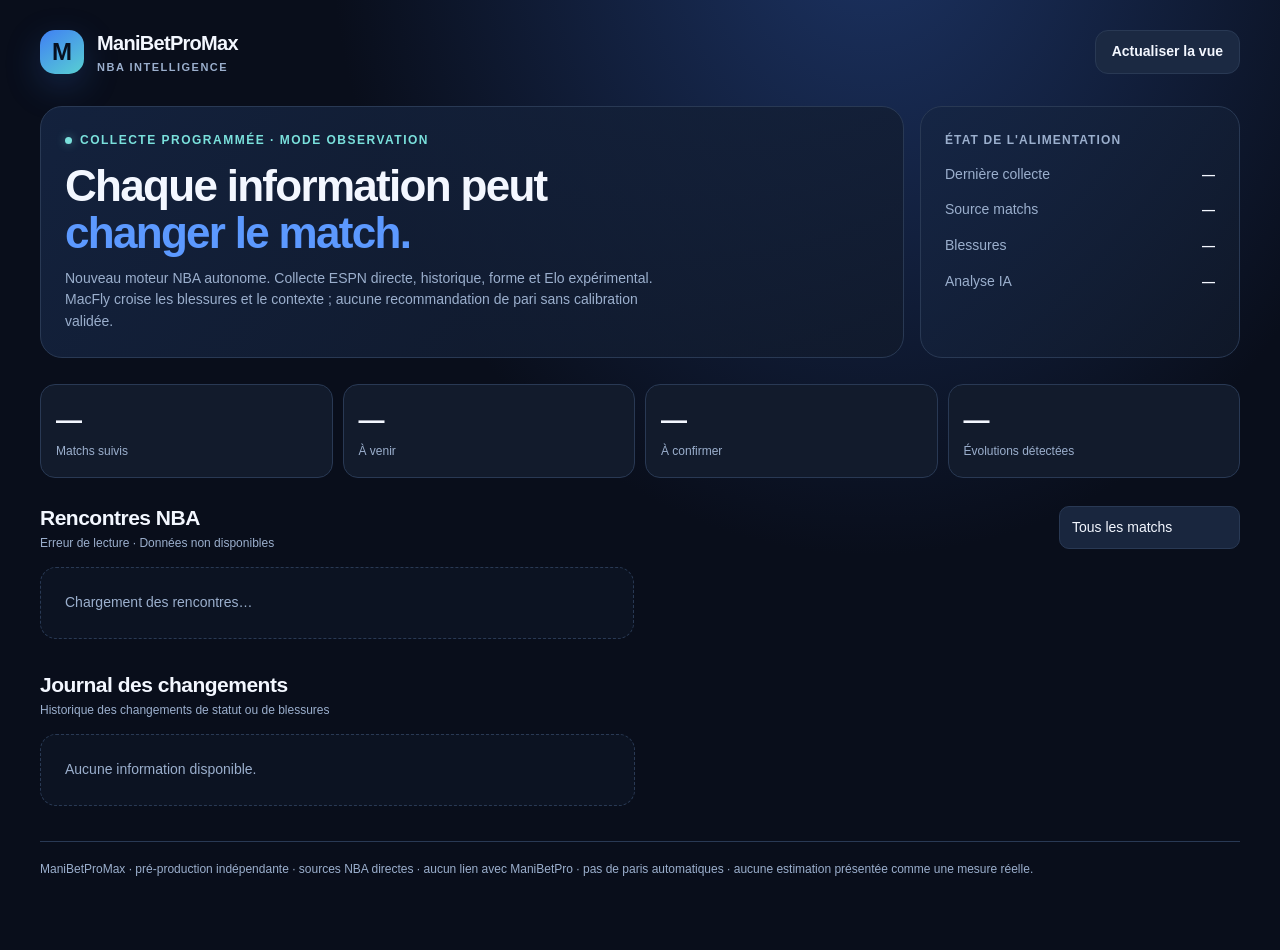
==== max/dashboard.html @ 2c307d3b "feat(max): show standalone NBA Elo/form engine and MacFly research separately" ====
<!doctype html>
<html lang="fr">
<head>
<meta charset="utf-8">
<meta name="viewport" content="width=device-width,initial-scale=1,viewport-fit=cover">
<meta name="theme-color" content="#090e1b">
<meta name="robots" content="noindex,nofollow">
<title>ManiBetProMax · NBA Intelligence</title>
<style>
:root{color-scheme:dark;--bg:#090e1b;--panel:#121b2c;--card:#172238;--edge:#293954;--text:#f3f7ff;--muted:#9bafcd;--blue:#5c99ff;--cyan:#7ae0dc;--amber:#ffc47b;--red:#ff9a99}
*{box-sizing:border-box}body{margin:0;background:radial-gradient(ellipse at 68% -10%,#1c3363 0%,#090e1b 44%);font:14px/1.55 -apple-system,BlinkMacSystemFont,"Segoe UI",sans-serif;color:var(--text);min-height:100dvh}button,select{font:inherit}button{cursor:pointer;color:inherit}button:focus-visible,select:focus-visible,summary:focus-visible{outline:2px solid var(--cyan);outline-offset:3px}
.shell{max-width:1240px;margin:auto;padding:28px 20px 72px}
.top{display:flex;align-items:center;justify-content:space-between;gap:12px;margin-bottom:30px}.brand{display:flex;align-items:center;gap:13px}.mark{width:44px;height:44px;display:grid;place-items:center;background:linear-gradient(145deg,#407ff4,#58d0d2);color:#071020;border-radius:15px;font-size:24px;font-weight:900;box-shadow:0 12px 35px #316bcb42}.brand strong{font-size:20px;letter-spacing:-.7px}.brand small{display:block;color:var(--muted);font-size:11px;letter-spacing:1.5px;font-weight:700}
.btn{border:1px solid var(--edge);background:#1b2942;padding:10px 16px;border-radius:13px;font-weight:700}.btn:hover{background:#243753}
.hero{display:grid;grid-template-columns:minmax(0,1fr) minmax(240px,320px);gap:16px;margin-bottom:26px}.intro,.health-panel{border:1px solid var(--edge);border-radius:22px;padding:24px;background:linear-gradient(130deg,#152543d9,#111a2bbd)}.eyebrow{display:flex;align-items:center;gap:8px;color:var(--cyan);font-size:12px;font-weight:800;text-transform:uppercase;letter-spacing:1.5px;margin:0 0 12px}.dot{width:7px;height:7px;background:var(--cyan);border-radius:50%;box-shadow:0 0 10px #7ae0dc77}h1{font-size:clamp(28px,5vw,44px);line-height:1.07;letter-spacing:-1.7px;margin:0 0 12px;max-width:620px}h1 span{color:var(--blue)}p{margin:0}.sub{max-width:620px;color:var(--muted);font-size:14px}.health-title{font-size:12px;letter-spacing:1.1px;text-transform:uppercase;color:var(--muted);font-weight:800}.health-row{display:flex;align-items:baseline;justify-content:space-between;gap:12px;margin:14px 0 0}.health-row span{color:var(--muted)}.health-row b{font-size:13px;text-align:right}.ok{color:var(--cyan)}.warn{color:var(--amber)}.bad{color:var(--red)}
.sectionhead{display:flex;align-items:center;justify-content:space-between;gap:16px;margin:10px 0 14px;flex-wrap:wrap}.sectionhead h2{font-size:21px;letter-spacing:-.5px;margin:0}.sectionhead p{font-size:12px;color:var(--muted)}select{appearance:none;color:var(--text);background:#19263e;border:1px solid var(--edge);border-radius:10px;padding:10px 32px 10px 12px;outline:none}
.stats{display:grid;grid-template-columns:repeat(4,minmax(0,1fr));gap:10px;margin-bottom:24px}.stat{border:1px solid var(--edge);padding:15px;background:var(--panel);border-radius:15px}.stat b{display:block;font-size:26px;letter-spacing:-1px}.stat span{font-size:12px;color:var(--muted)}
.games{display:grid;grid-template-columns:repeat(2,minmax(0,1fr));gap:13px}.game{min-width:0;border:1px solid var(--edge);border-radius:18px;background:var(--panel);padding:17px;position:relative}.game time{font-size:12px;color:var(--muted)}.gamehead{display:flex;justify-content:space-between;align-items:center;gap:6px}.pill{border:1px solid #476393;border-radius:999px;padding:3px 8px;color:#abccff;background:#192e4b;font-size:10px;font-weight:800;white-space:nowrap}.pill.problem{color:#ffcd8a;border-color:#7d5933;background:#332716}.versus{display:grid;grid-template-columns:1fr 26px 1fr;align-items:center;gap:8px;margin:19px 0}.team{font-size:17px;font-weight:800;line-height:1.24;overflow-wrap:anywhere}.team small{display:block;font-weight:500;font-size:11px;color:var(--muted);margin-top:5px}.team.right{text-align:right}.vs{text-align:center;font-size:10px;color:var(--muted);font-weight:800}
.reasons{font-size:12px;color:var(--muted);border-top:1px solid var(--edge);padding-top:13px;min-height:50px}.reasons b{color:var(--text)}.tag{font-size:11px;display:inline-flex;align-items:center;gap:6px;padding:5px 8px;border-radius:8px;background:#1b2b44;margin:8px 6px 0 0}
details{margin-top:13px;border-top:1px solid var(--edge);padding-top:11px}summary{font-weight:700;color:#a4c8ff;cursor:pointer}details h4{margin:14px 0 5px;font-size:12px;color:var(--cyan);letter-spacing:.5px}details p,.notes{font-size:12px;line-height:1.6;color:#cbd8ea}.notes{border-left:2px solid #608bce;padding-left:9px;margin-top:8px}.empty{padding:24px;border:1px dashed var(--edge);border-radius:16px;color:var(--muted);background:#131f3155}
.timeline{margin-top:30px}.events{display:grid;grid-template-columns:repeat(2,minmax(0,1fr));gap:10px}.event{padding:13px;border-radius:12px;background:#121e31;border:1px solid var(--edge);font-size:13px}.event strong{display:block}.event span{font-size:11px;color:var(--muted)}footer{margin-top:35px;padding-top:18px;border-top:1px solid var(--edge);color:var(--muted);font-size:12px}
@media(max-width:720px){.shell{padding:18px 12px 55px}.hero,.games,.events{grid-template-columns:1fr}.hero{gap:10px}.intro,.health-panel{padding:20px}.stats{grid-template-columns:repeat(2,1fr)}.top{margin-bottom:22px}.game{padding:16px}.brand strong{font-size:18px}.sectionhead h2{font-size:19px}.team{font-size:16px}}
@media(prefers-reduced-motion:reduce){*{scroll-behavior:auto!important}}
</style>
</head>
<body><div class="shell">
<header class="top"><div class="brand"><div class="mark">M</div><div><strong>ManiBetProMax</strong><small>NBA INTELLIGENCE</small></div></div><button class="btn" id="refresh">Actualiser la vue</button></header>
<section class="hero"><div class="intro"><div class="eyebrow"><span class="dot"></span>Collecte programmée · Mode observation</div><h1>Chaque information peut <span>changer le match.</span></h1><p class="sub">Nouveau moteur NBA autonome. Collecte ESPN directe, historique, forme et Elo expérimental. MacFly croise les blessures et le contexte ; aucune recommandation de pari sans calibration validée.</p></div><aside class="health-panel"><div class="health-title">État de l'alimentation</div><div class="health-row"><span>Dernière collecte</span><b id="last">—</b></div><div class="health-row"><span>Source matchs</span><b id="matches-health">—</b></div><div class="health-row"><span>Blessures</span><b id="injuries-health">—</b></div><div class="health-row"><span>Analyse IA</span><b id="ai-health">—</b></div></aside></section>
<div class="stats"><div class="stat"><b id="count">—</b><span>Matchs suivis</span></div><div class="stat"><b id="upcoming">—</b><span>À venir</span></div><div class="stat"><b id="inc">—</b><span>À confirmer</span></div><div class="stat"><b id="changes">—</b><span>Évolutions détectées</span></div></div>
<div class="sectionhead"><div><h2>Rencontres NBA</h2><p id="updated">Vérification des données…</p></div><select id="filter"><option value="all">Tous les matchs</option><option value="upcoming">À venir</option><option value="review">Données incomplètes</option></select></div>
<main class="games" id="games" aria-live="polite"><div class="empty">Chargement des rencontres…</div></main>
<section class="timeline"><div class="sectionhead"><div><h2>Journal des changements</h2><p>Historique des changements de statut ou de blessures</p></div></div><div class="events" id="events"><div class="empty">Aucune information disponible.</div></div></section>
<footer>ManiBetProMax · pré-production indépendante · sources NBA directes · aucun lien avec ManiBetPro · pas de paris automatiques · aucune estimation présentée comme une mesure réelle.</footer>
</div>
<script>
const $=id=>document.getElementById(id);
const escapeHtml=v=>String(v??'—').replace(/[&<>"']/g,c=>({'&':'&amp;','<':'&lt;','>':'&gt;','"':'&quot;',"'":'&#39;'}[c]));
const local=t=>t?new Date(t).toLocaleString('fr-FR',{day:'2-digit',month:'short',hour:'2-digit',minute:'2-digit',timeZone:'Europe/Paris'}):'—';
let state={games:[],events:[],updated_at:null,sources:null,ai_status:null,health:null};
const shortStatus=v=>{const x=String(v||'').toUpperCase();if(x.includes('FINAL'))return 'Terminé';if(x.includes('IN_PROGRESS')||x.includes('HALFTIME'))return 'En cours';if(x.includes('POSTPONED'))return 'Reporté';if(x.includes('CANCELED'))return 'Annulé';return 'Pré-match'};
const injury=(items,team)=>{if(!Array.isArray(items))return '<p>Statuts non vérifiés — aucune conclusion possible.</p>';if(!items.length)return '<p>Aucune absence enregistrée dans la source disponible, à reconfirmer avant le match.</p>';return '<div class="notes">'+items.map(p=>escapeHtml(p.player)+' · '+escapeHtml(p.status)+(p.detail?' · '+escapeHtml(p.detail):'')).join('<br>')+'</div>'};
function card(g){
 const future=Date.parse(g.start)>Date.now(),incomplete=g.coverage?.status==='INCONCLUSIVE';
 const a=g.ai_review;const report=g.independent_analysis;const form=report?.home;const formAway=report?.away;const elo=report?.elo;
 return '<article class="game"><div class="gamehead"><time>'+escapeHtml(local(g.start))+'</time><span class="pill '+(incomplete?'problem':'')+'">'+escapeHtml(incomplete?'Données à confirmer':'Observations disponibles')+'</span></div>'+
 '<div class="versus"><div class="team">'+escapeHtml(g.away?.name)+'<small>Visiteur · '+escapeHtml(g.away?.record||'Bilan indisponible')+'</small></div><span class="vs">VS</span><div class="team right">'+escapeHtml(g.home?.name)+'<small>Domicile · '+escapeHtml(g.home?.record||'Bilan indisponible')+'</small></div></div>'+
 '<div class="reasons"><b>'+escapeHtml(shortStatus(g.status))+'</b> · '+(future?'Avant coup d’envoi':'Match débuté ou terminé')+
 (g.coverage?.missing?.length?'<div class="tag">Données manquantes : '+escapeHtml(g.coverage.missing.length)+'</div>':'')+
 '<div class="tag">Dernière collecte · '+escapeHtml(local(g.checked_at))+'</div></div>'+ 
 '<details><summary>Voir blessures et analyse</summary><h4>Absences · '+escapeHtml(g.away?.name)+'</h4>'+injury(g.injuries?.away,g.away?.name)+'<h4>Absences · '+escapeHtml(g.home?.name)+'</h4>'+injury(g.injuries?.home,g.home?.name)+
 '<h4>Moteur indépendant · données calculées</h4>'+ (report?'<p>Historique : '+escapeHtml(report.inputs?.historical_games)+' matchs · Derniers 10 : '+escapeHtml(form?.last10?.n)+' / '+escapeHtml(formAway?.last10?.n)+' · Repos : '+escapeHtml(form?.rest_days_approx)+' / '+escapeHtml(formAway?.rest_days_approx)+' jours.</p>': '<p>Historique non encore disponible.</p>')+
 (elo?'<div class="tag">Elo exploratoire · '+escapeHtml(g.home?.abbreviation)+' '+escapeHtml(Math.round(elo.probability_home*100))+' % / '+escapeHtml(g.away?.abbreviation)+' '+escapeHtml(Math.round(elo.probability_away*100))+' % · non calibré</div>':'<p>Échantillon encore insuffisant pour l’Elo.</p>')+
 '<h4>MacFly · analyse approfondie</h4>'+(a?'<p>'+escapeHtml(a.summary)+'</p><div class="notes">'+a.key_risks.map(escapeHtml).join('<br>')+'</div><p>Observation non décisionnelle · modèle '+escapeHtml(a.model)+'</p>':'<p>Non disponible. Aucun pronostic ou niveau de confiance n’est fabriqué.</p>')+
 (g.coverage?.missing?.length?'<h4>À vérifier</h4><p>'+g.coverage.missing.map(escapeHtml).join(' · ')+'</p>':'')+'</details></article>';
}
function render(){
 const games=state.games||[],current=$('filter').value;
 const filtered=games.filter(g=>current==='all'||(current==='upcoming'&&Date.parse(g.start)>Date.now())||(current==='review'&&g.coverage?.status==='INCONCLUSIVE'));
 $('games').innerHTML=filtered.length?filtered.map(card).join(''):'<div class="empty">Aucun match correspondant à ce filtre ou aucune donnée récente.</div>';
 $('count').textContent=games.length;
 $('upcoming').textContent=games.filter(g=>Date.parse(g.start)>Date.now()).length;
 $('inc').textContent=games.filter(g=>g.coverage?.status==='INCONCLUSIVE').length;
 $('changes').textContent=state.events?.length||0;
 $('last').textContent=local(state.health?.last_success||state.updated_at);
 $('matches-health').textContent=state.health?.sources?.scoreboard?.state||state.sources?.scoreboard?.state||'—';
 $('injuries-health').textContent=state.health?.sources?.injuries?.state||state.sources?.injuries?.state||'—';
 $('ai-health').textContent=state.ai_status==='ENABLED'?'Activée':'Non configurée';
 const stale=!state.health?.last_success||(Date.now()-Date.parse(state.health.last_success)>45*60000);
 const down=state.health?.sources?.scoreboard?.state==='ERROR';
 $('updated').textContent=down?'Source matchs indisponible · dernier état conservé':stale?'Données anciennes · collecte à vérifier':'Collecte confirmée '+local(state.health?.last_success)+' · Paris';
 $('events').innerHTML=state.events?.length?state.events.slice(0,12).map(e=>'<div class="event"><strong>'+escapeHtml(e.match)+'</strong>'+escapeHtml(e.changes.join(' · '))+'<br><span>'+escapeHtml(local(e.at))+'</span></div>').join(''):'<div class="empty">Aucun changement détecté pour le moment.</div>';
}
async function load(){
 $('refresh').disabled=true;
 try{
  const [slate,events,health]=await Promise.all([fetch('/api/slate',{cache:'no-store'}),fetch('/api/events',{cache:'no-store'}),fetch('/api/health',{cache:'no-store'})]);
  if(!slate.ok||!events.ok||!health.ok)throw new Error('Données non disponibles');
  const d=await slate.json(),e=await events.json(),h=await health.json();
  state={...d,events:e.events||[],health:h};render();
 }catch(err){$('updated').textContent='Erreur de lecture · '+err.message;}
 finally{$('refresh').disabled=false;}
}
$('refresh').addEventListener('click',load);$('filter').addEventListener('change',render);
load();setInterval(load,60000);
</script>
</body></html>
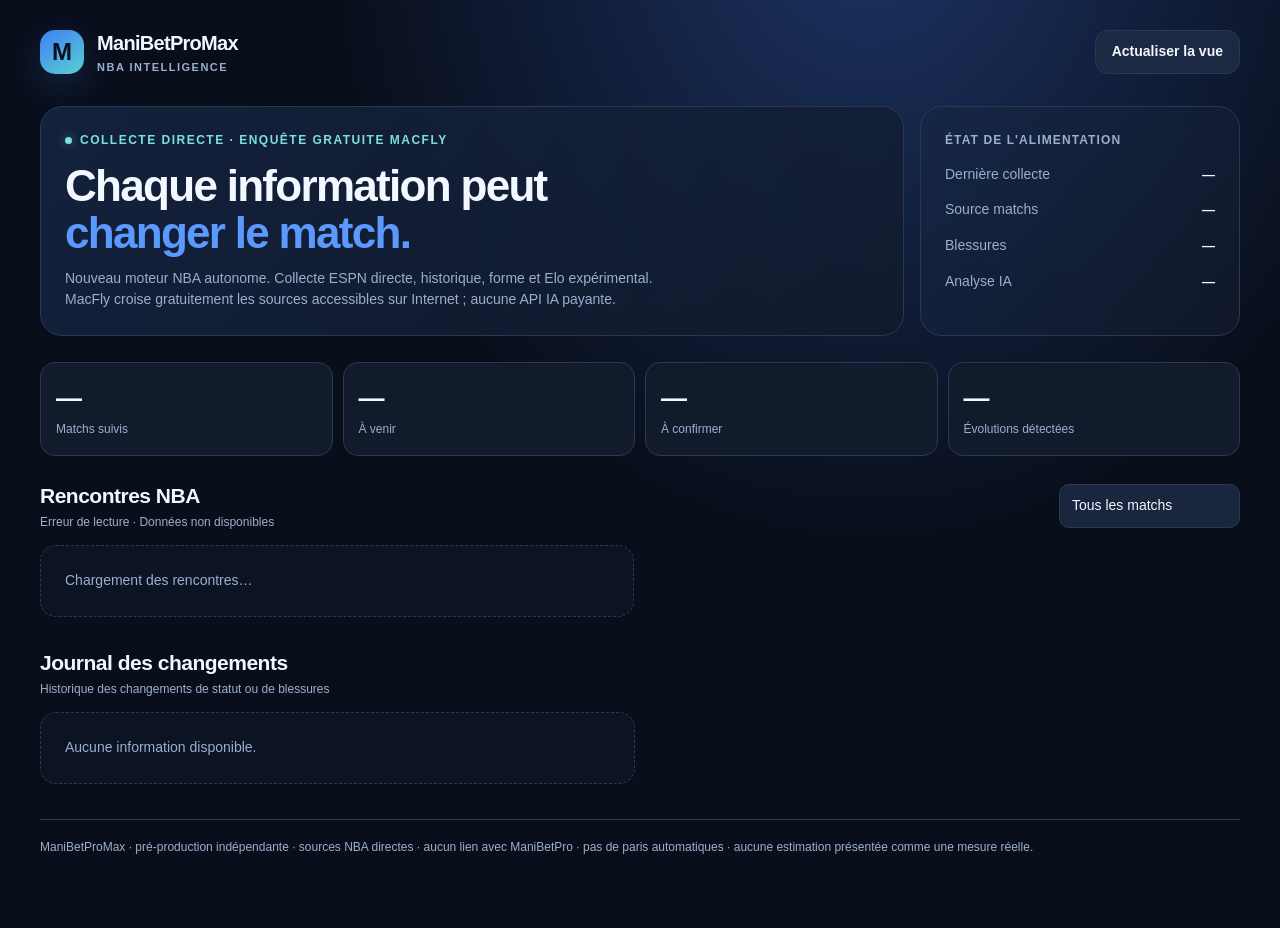
==== commit bba9fba2: "feat(max): show 16-section sourced MacFly research without paid AI API" ====
--- a/max/dashboard.html
+++ b/max/dashboard.html
@@ -25,7 +25,7 @@
 </head>
 <body><div class="shell">
 <header class="top"><div class="brand"><div class="mark">M</div><div><strong>ManiBetProMax</strong><small>NBA INTELLIGENCE</small></div></div><button class="btn" id="refresh">Actualiser la vue</button></header>
-<section class="hero"><div class="intro"><div class="eyebrow"><span class="dot"></span>Collecte programmée · Mode observation</div><h1>Chaque information peut <span>changer le match.</span></h1><p class="sub">Nouveau moteur NBA autonome. Collecte ESPN directe, historique, forme et Elo expérimental. MacFly croise les blessures et le contexte ; aucune recommandation de pari sans calibration validée.</p></div><aside class="health-panel"><div class="health-title">État de l'alimentation</div><div class="health-row"><span>Dernière collecte</span><b id="last">—</b></div><div class="health-row"><span>Source matchs</span><b id="matches-health">—</b></div><div class="health-row"><span>Blessures</span><b id="injuries-health">—</b></div><div class="health-row"><span>Analyse IA</span><b id="ai-health">—</b></div></aside></section>
+<section class="hero"><div class="intro"><div class="eyebrow"><span class="dot"></span>Collecte directe · enquête gratuite MacFly</div><h1>Chaque information peut <span>changer le match.</span></h1><p class="sub">Nouveau moteur NBA autonome. Collecte ESPN directe, historique, forme et Elo expérimental. MacFly croise gratuitement les sources accessibles sur Internet ; aucune API IA payante.</p></div><aside class="health-panel"><div class="health-title">État de l'alimentation</div><div class="health-row"><span>Dernière collecte</span><b id="last">—</b></div><div class="health-row"><span>Source matchs</span><b id="matches-health">—</b></div><div class="health-row"><span>Blessures</span><b id="injuries-health">—</b></div><div class="health-row"><span>Analyse IA</span><b id="ai-health">—</b></div></aside></section>
 <div class="stats"><div class="stat"><b id="count">—</b><span>Matchs suivis</span></div><div class="stat"><b id="upcoming">—</b><span>À venir</span></div><div class="stat"><b id="inc">—</b><span>À confirmer</span></div><div class="stat"><b id="changes">—</b><span>Évolutions détectées</span></div></div>
 <div class="sectionhead"><div><h2>Rencontres NBA</h2><p id="updated">Vérification des données…</p></div><select id="filter"><option value="all">Tous les matchs</option><option value="upcoming">À venir</option><option value="review">Données incomplètes</option></select></div>
 <main class="games" id="games" aria-live="polite"><div class="empty">Chargement des rencontres…</div></main>
@@ -50,7 +50,12 @@
  '<details><summary>Voir blessures et analyse</summary><h4>Absences · '+escapeHtml(g.away?.name)+'</h4>'+injury(g.injuries?.away,g.away?.name)+'<h4>Absences · '+escapeHtml(g.home?.name)+'</h4>'+injury(g.injuries?.home,g.home?.name)+
  '<h4>Moteur indépendant · données calculées</h4>'+ (report?'<p>Historique : '+escapeHtml(report.inputs?.historical_games)+' matchs · Derniers 10 : '+escapeHtml(form?.last10?.n)+' / '+escapeHtml(formAway?.last10?.n)+' · Repos : '+escapeHtml(form?.rest_days_approx)+' / '+escapeHtml(formAway?.rest_days_approx)+' jours.</p>': '<p>Historique non encore disponible.</p>')+
  (elo?'<div class="tag">Elo exploratoire · '+escapeHtml(g.home?.abbreviation)+' '+escapeHtml(Math.round(elo.probability_home*100))+' % / '+escapeHtml(g.away?.abbreviation)+' '+escapeHtml(Math.round(elo.probability_away*100))+' % · non calibré</div>':'<p>Échantillon encore insuffisant pour l’Elo.</p>')+
- '<h4>MacFly · analyse approfondie</h4>'+(a?'<p>'+escapeHtml(a.summary)+'</p><div class="notes">'+a.key_risks.map(escapeHtml).join('<br>')+'</div><p>Observation non décisionnelle · modèle '+escapeHtml(a.model)+'</p>':'<p>Non disponible. Aucun pronostic ou niveau de confiance n’est fabriqué.</p>')+
+ '<h4>MacFly · enquête indépendante</h4>'+(a?'<p>'+escapeHtml(a.summary)+'</p><div class="tag">Sections documentées : '+escapeHtml(a.coverage_sections||0)+' / 16 · '+escapeHtml(a.status)+'</div>'+
+ '<h4>Principaux risques</h4><div class="notes">'+(a.key_risks||[]).map(escapeHtml).join('<br>')+'</div>'+
+ '<h4>Points à revérifier</h4><div class="notes">'+(a.recheck||[]).map(escapeHtml).join('<br>')+'</div>'+
+ (a.sections||[]).map(s=>'<details><summary>'+escapeHtml(s.section_id)+'. '+escapeHtml(s.title)+' · '+escapeHtml(s.status)+'</summary><div class="notes">'+(s.findings||[]).map(escapeHtml).join('<br>')+'</div><p>Manques : '+(s.missing||[]).map(escapeHtml).join(' · ')+'</p></details>').join('')+
+ '<h4>Sources vérifiées</h4>'+(a.sources||[]).map(t=>'<div class="notes"><a target="_blank" rel="noopener noreferrer" href="'+escapeHtml(t.url)+'">'+escapeHtml(t.title)+'</a> · '+escapeHtml(local(t.checked_at))+'</div>').join('')
+ :'<p>Pas encore de rapport MacFly vérifié pour ce match. Le moteur quantitatif reste indépendant.</p>')+
  (g.coverage?.missing?.length?'<h4>À vérifier</h4><p>'+g.coverage.missing.map(escapeHtml).join(' · ')+'</p>':'')+'</details></article>';
 }
 function render(){
@@ -64,7 +69,7 @@
  $('last').textContent=local(state.health?.last_success||state.updated_at);
  $('matches-health').textContent=state.health?.sources?.scoreboard?.state||state.sources?.scoreboard?.state||'—';
  $('injuries-health').textContent=state.health?.sources?.injuries?.state||state.sources?.injuries?.state||'—';
- $('ai-health').textContent=state.ai_status==='ENABLED'?'Activée':'Non configurée';
+ $('ai-health').textContent=state.ai_status==='MACFLY_CHATGPT_HOURLY'?'MacFly · veille horaire':'Veille non disponible';
  const stale=!state.health?.last_success||(Date.now()-Date.parse(state.health.last_success)>45*60000);
  const down=state.health?.sources?.scoreboard?.state==='ERROR';
  $('updated').textContent=down?'Source matchs indisponible · dernier état conservé':stale?'Données anciennes · collecte à vérifier':'Collecte confirmée '+local(state.health?.last_success)+' · Paris';
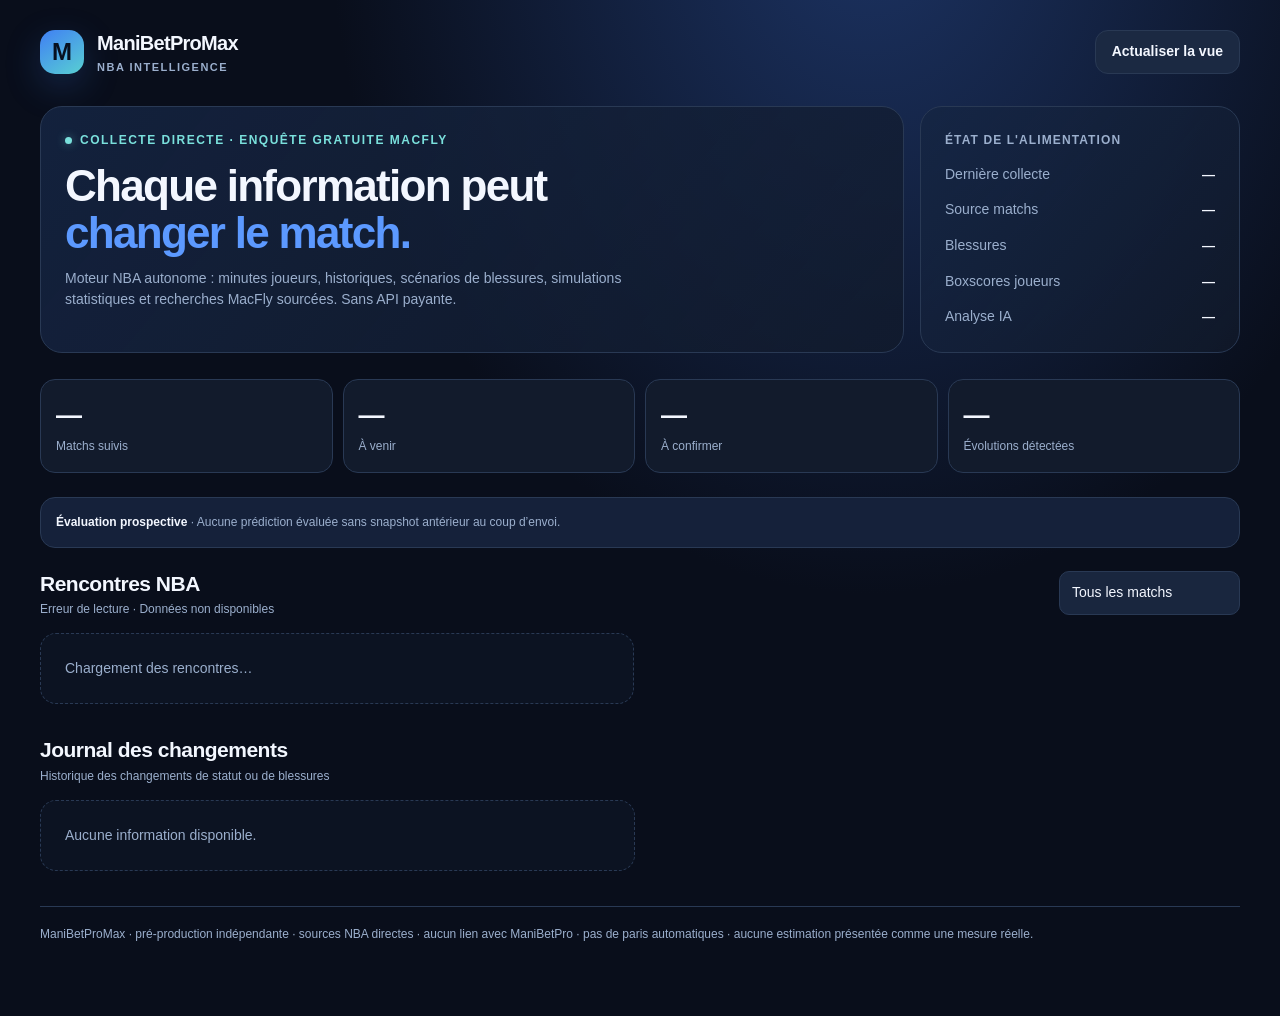
==== commit 743e1753: "ui(max): expose 50k simulated predictions, player rotations, advanced stats and pregame accuracy met" ====
--- a/max/dashboard.html
+++ b/max/dashboard.html
@@ -19,14 +19,16 @@
 .reasons{font-size:12px;color:var(--muted);border-top:1px solid var(--edge);padding-top:13px;min-height:50px}.reasons b{color:var(--text)}.tag{font-size:11px;display:inline-flex;align-items:center;gap:6px;padding:5px 8px;border-radius:8px;background:#1b2b44;margin:8px 6px 0 0}
 details{margin-top:13px;border-top:1px solid var(--edge);padding-top:11px}summary{font-weight:700;color:#a4c8ff;cursor:pointer}details h4{margin:14px 0 5px;font-size:12px;color:var(--cyan);letter-spacing:.5px}details p,.notes{font-size:12px;line-height:1.6;color:#cbd8ea}.notes{border-left:2px solid #608bce;padding-left:9px;margin-top:8px}.empty{padding:24px;border:1px dashed var(--edge);border-radius:16px;color:var(--muted);background:#131f3155}
 .timeline{margin-top:30px}.events{display:grid;grid-template-columns:repeat(2,minmax(0,1fr));gap:10px}.event{padding:13px;border-radius:12px;background:#121e31;border:1px solid var(--edge);font-size:13px}.event strong{display:block}.event span{font-size:11px;color:var(--muted)}footer{margin-top:35px;padding-top:18px;border-top:1px solid var(--edge);color:var(--muted);font-size:12px}
-@media(max-width:720px){.shell{padding:18px 12px 55px}.hero,.games,.events{grid-template-columns:1fr}.hero{gap:10px}.intro,.health-panel{padding:20px}.stats{grid-template-columns:repeat(2,1fr)}.top{margin-bottom:22px}.game{padding:16px}.brand strong{font-size:18px}.sectionhead h2{font-size:19px}.team{font-size:16px}}
+.forecast{padding:14px;margin:12px 0;border:1px solid #3e587a;background:#102642;border-radius:14px}.prob-grid{display:grid;grid-template-columns:1fr 1fr;gap:10px}.prob-grid b{display:block;font-size:20px}.prob-grid small{font-size:11px;color:var(--muted)}.forecast .bar{height:9px;border-radius:20px;background:#51607b;overflow:hidden;margin:10px 0}.forecast .bar span{height:100%;display:block;background:linear-gradient(90deg,#69dbcf,#659aff)}.forecast .extra{font-size:12px;color:#d0dcf2;line-height:1.7}.caveat{color:var(--amber);font-size:11px;margin-top:8px}.metrics-strip{padding:15px;background:#15213a;border:1px solid var(--edge);border-radius:15px;margin-bottom:20px;color:var(--muted);font-size:12px}.metrics-strip b{color:var(--text)}.rotations{display:grid;grid-template-columns:1fr 1fr;gap:12px}.player-row{display:flex;align-items:center;justify-content:space-between;gap:5px;font-size:11px;border-bottom:1px solid var(--edge);padding:4px 0}.player-row span{overflow-wrap:anywhere}
+@media(max-width:720px){.shell{padding:18px 12px 55px}.hero,.games,.events{grid-template-columns:1fr}.hero{gap:10px}.intro,.health-panel{padding:20px}.stats{grid-template-columns:repeat(2,1fr)}.top{margin-bottom:22px}.game{padding:16px}.brand strong{font-size:18px}.sectionhead h2{font-size:19px}.team{font-size:16px}.rotations{grid-template-columns:1fr}}
 @media(prefers-reduced-motion:reduce){*{scroll-behavior:auto!important}}
 </style>
 </head>
 <body><div class="shell">
 <header class="top"><div class="brand"><div class="mark">M</div><div><strong>ManiBetProMax</strong><small>NBA INTELLIGENCE</small></div></div><button class="btn" id="refresh">Actualiser la vue</button></header>
-<section class="hero"><div class="intro"><div class="eyebrow"><span class="dot"></span>Collecte directe · enquête gratuite MacFly</div><h1>Chaque information peut <span>changer le match.</span></h1><p class="sub">Nouveau moteur NBA autonome. Collecte ESPN directe, historique, forme et Elo expérimental. MacFly croise gratuitement les sources accessibles sur Internet ; aucune API IA payante.</p></div><aside class="health-panel"><div class="health-title">État de l'alimentation</div><div class="health-row"><span>Dernière collecte</span><b id="last">—</b></div><div class="health-row"><span>Source matchs</span><b id="matches-health">—</b></div><div class="health-row"><span>Blessures</span><b id="injuries-health">—</b></div><div class="health-row"><span>Analyse IA</span><b id="ai-health">—</b></div></aside></section>
+<section class="hero"><div class="intro"><div class="eyebrow"><span class="dot"></span>Collecte directe · enquête gratuite MacFly</div><h1>Chaque information peut <span>changer le match.</span></h1><p class="sub">Moteur NBA autonome : minutes joueurs, historiques, scénarios de blessures, simulations statistiques et recherches MacFly sourcées. Sans API payante.</p></div><aside class="health-panel"><div class="health-title">État de l'alimentation</div><div class="health-row"><span>Dernière collecte</span><b id="last">—</b></div><div class="health-row"><span>Source matchs</span><b id="matches-health">—</b></div><div class="health-row"><span>Blessures</span><b id="injuries-health">—</b></div><div class="health-row"><span>Boxscores joueurs</span><b id="boxes-health">—</b></div><div class="health-row"><span>Analyse IA</span><b id="ai-health">—</b></div></aside></section>
 <div class="stats"><div class="stat"><b id="count">—</b><span>Matchs suivis</span></div><div class="stat"><b id="upcoming">—</b><span>À venir</span></div><div class="stat"><b id="inc">—</b><span>À confirmer</span></div><div class="stat"><b id="changes">—</b><span>Évolutions détectées</span></div></div>
+<div class="metrics-strip" id="metrics"><b>Évaluation prospective</b> · Aucune prédiction évaluée sans snapshot antérieur au coup d’envoi.</div>
 <div class="sectionhead"><div><h2>Rencontres NBA</h2><p id="updated">Vérification des données…</p></div><select id="filter"><option value="all">Tous les matchs</option><option value="upcoming">À venir</option><option value="review">Données incomplètes</option></select></div>
 <main class="games" id="games" aria-live="polite"><div class="empty">Chargement des rencontres…</div></main>
 <section class="timeline"><div class="sectionhead"><div><h2>Journal des changements</h2><p>Historique des changements de statut ou de blessures</p></div></div><div class="events" id="events"><div class="empty">Aucune information disponible.</div></div></section>
@@ -36,12 +38,37 @@
 const $=id=>document.getElementById(id);
 const escapeHtml=v=>String(v??'—').replace(/[&<>"']/g,c=>({'&':'&amp;','<':'&lt;','>':'&gt;','"':'&quot;',"'":'&#39;'}[c]));
 const local=t=>t?new Date(t).toLocaleString('fr-FR',{day:'2-digit',month:'short',hour:'2-digit',minute:'2-digit',timeZone:'Europe/Paris'}):'—';
-let state={games:[],events:[],updated_at:null,sources:null,ai_status:null,health:null};
+let state={games:[],events:[],updated_at:null,sources:null,ai_status:null,health:null,metrics:null};
 const shortStatus=v=>{const x=String(v||'').toUpperCase();if(x.includes('FINAL'))return 'Terminé';if(x.includes('IN_PROGRESS')||x.includes('HALFTIME'))return 'En cours';if(x.includes('POSTPONED'))return 'Reporté';if(x.includes('CANCELED'))return 'Annulé';return 'Pré-match'};
 const injury=(items,team)=>{if(!Array.isArray(items))return '<p>Statuts non vérifiés — aucune conclusion possible.</p>';if(!items.length)return '<p>Aucune absence enregistrée dans la source disponible, à reconfirmer avant le match.</p>';return '<div class="notes">'+items.map(p=>escapeHtml(p.player)+' · '+escapeHtml(p.status)+(p.detail?' · '+escapeHtml(p.detail):'')).join('<br>')+'</div>'};
+function projection(p,g){
+ if(p?.status!=='SIMULATED_UNCALIBRATED')return '<p>Simulations : '+escapeHtml(p?.status||'non disponible')+'. Le moteur ne fabrique pas de probabilités sans historique suffisant.</p>';
+ const h=Number(p.probability_home),away=Number(p.probability_away),w=Math.min(100,Math.max(0,Math.round(h*100)));
+ const s=p.projected_score||{},interval=p.interval_80?.total||[];
+ const adv=p.advanced||{};
+ return '<section class="forecast"><h4>Simulation probabiliste réellement exécutée</h4>'+
+ '<div class="prob-grid"><div><b>'+escapeHtml(g.home.abbreviation)+' · '+escapeHtml((h*100).toFixed(1))+' %</b><small>Victoire domicile estimée</small></div>'+
+ '<div><b>'+escapeHtml(g.away.abbreviation)+' · '+escapeHtml((away*100).toFixed(1))+' %</b><small>Victoire visiteur estimée</small></div></div>'+
+ '<div class="bar" role="img" aria-label="Probabilité domicile '+w+' %"><span style="width:'+w+'%"></span></div>'+
+ '<p class="extra">Projection : '+escapeHtml(s.home)+' – '+escapeHtml(s.away)+
+ ' · Intervalle 80 % du total : '+escapeHtml(interval.join(' à '))+
+ ' · '+escapeHtml(Number(p.simulated_runs).toLocaleString('fr-FR'))+' simulations</p>'+
+ '<p class="extra">Boxscores équipe : '+escapeHtml(adv.home?.games??0)+' / '+escapeHtml(adv.away?.games??0)+
+ ' · ORtg : '+escapeHtml(adv.home?.off_rating??'—')+' / '+escapeHtml(adv.away?.off_rating??'—')+'</p>'+
+ '<p class="caveat">'+escapeHtml(p.warning)+' Les blessures ne sont pas injectées numériquement sans impact validé.</p></section>';
+}
+function rotationView(rot,g){
+ if(!rot)return '<p>Pas de projection de rotation construite après le début du match.</p>';
+ const part=(v,label)=>'<div><h4>'+escapeHtml(label)+'</h4>'+
+ (v?.rotation?.length?v.rotation.slice(0,8).map(x=>'<div class="player-row"><span>'+escapeHtml(x.name)+
+ (x.availability==='OUT'?' · OUT':x.availability==='UNCERTAIN'?' · incertain':'')+
+ '</span><b>'+escapeHtml(x.minutes_hypothesis)+' min</b></div>').join(''):'<p>Historique joueur insuffisant.</p>')+'</div>';
+ return '<div class="rotations">'+part(rot.away,g.away.name)+part(rot.home,g.home.name)+'</div>'+
+ '<p class="caveat">Minutes indicatives issues des cinq derniers matchs joués. Scénarios disponible / limité / absent : hypothèses, pas confirmation officielle.</p>';
+}
 function card(g){
  const future=Date.parse(g.start)>Date.now(),incomplete=g.coverage?.status==='INCONCLUSIVE';
- const a=g.ai_review;const report=g.independent_analysis;const form=report?.home;const formAway=report?.away;const elo=report?.elo;
+ const a=g.ai_review;const report=g.independent_analysis;const form=report?.home;const formAway=report?.away;const elo=report?.elo;const advanced=report?.advanced;
  return '<article class="game"><div class="gamehead"><time>'+escapeHtml(local(g.start))+'</time><span class="pill '+(incomplete?'problem':'')+'">'+escapeHtml(incomplete?'Données à confirmer':'Observations disponibles')+'</span></div>'+
  '<div class="versus"><div class="team">'+escapeHtml(g.away?.name)+'<small>Visiteur · '+escapeHtml(g.away?.record||'Bilan indisponible')+'</small></div><span class="vs">VS</span><div class="team right">'+escapeHtml(g.home?.name)+'<small>Domicile · '+escapeHtml(g.home?.record||'Bilan indisponible')+'</small></div></div>'+
  '<div class="reasons"><b>'+escapeHtml(shortStatus(g.status))+'</b> · '+(future?'Avant coup d’envoi':'Match débuté ou terminé')+
@@ -50,6 +77,8 @@
  '<details><summary>Voir blessures et analyse</summary><h4>Absences · '+escapeHtml(g.away?.name)+'</h4>'+injury(g.injuries?.away,g.away?.name)+'<h4>Absences · '+escapeHtml(g.home?.name)+'</h4>'+injury(g.injuries?.home,g.home?.name)+
  '<h4>Moteur indépendant · données calculées</h4>'+ (report?'<p>Historique : '+escapeHtml(report.inputs?.historical_games)+' matchs · Derniers 10 : '+escapeHtml(form?.last10?.n)+' / '+escapeHtml(formAway?.last10?.n)+' · Repos : '+escapeHtml(form?.rest_days_approx)+' / '+escapeHtml(formAway?.rest_days_approx)+' jours.</p>': '<p>Historique non encore disponible.</p>')+
  (elo?'<div class="tag">Elo exploratoire · '+escapeHtml(g.home?.abbreviation)+' '+escapeHtml(Math.round(elo.probability_home*100))+' % / '+escapeHtml(g.away?.abbreviation)+' '+escapeHtml(Math.round(elo.probability_away*100))+' % · non calibré</div>':'<p>Échantillon encore insuffisant pour l’Elo.</p>')+
+ '<h4>Projection et 50 000 simulations</h4>'+projection(advanced?.forecast,g)+
+ '<h4>Rotations, minutes et absences</h4>'+rotationView(advanced?.rotations,g)+
  '<h4>MacFly · enquête indépendante</h4>'+(a?'<p>'+escapeHtml(a.summary)+'</p><div class="tag">Sections documentées : '+escapeHtml(a.coverage_sections||0)+' / 16 · '+escapeHtml(a.status)+'</div>'+
  '<h4>Principaux risques</h4><div class="notes">'+(a.key_risks||[]).map(escapeHtml).join('<br>')+'</div>'+
  '<h4>Points à revérifier</h4><div class="notes">'+(a.recheck||[]).map(escapeHtml).join('<br>')+'</div>'+
@@ -66,9 +95,14 @@
  $('upcoming').textContent=games.filter(g=>Date.parse(g.start)>Date.now()).length;
  $('inc').textContent=games.filter(g=>g.coverage?.status==='INCONCLUSIVE').length;
  $('changes').textContent=state.events?.length||0;
+ const met=state.metrics||{};
+ $('metrics').innerHTML='<b>Évaluation prospective</b> · '+escapeHtml(met.games_evaluated??0)+
+ ' matchs · Brier : '+escapeHtml(met.brier??'—')+' · Log Loss : '+escapeHtml(met.log_loss??'—')+
+ ' · <b>Non calibré</b><p class="caveat">'+escapeHtml(met.warning||'En attente de résultats postérieurs aux premières prévisions.')+'</p>';
  $('last').textContent=local(state.health?.last_success||state.updated_at);
  $('matches-health').textContent=state.health?.sources?.scoreboard?.state||state.sources?.scoreboard?.state||'—';
  $('injuries-health').textContent=state.health?.sources?.injuries?.state||state.sources?.injuries?.state||'—';
+ $('boxes-health').textContent=String(state.health?.sources?.player_boxes?.cached??0)+' validés';
  $('ai-health').textContent=state.ai_status==='MACFLY_CHATGPT_HOURLY'?'MacFly · veille horaire':'Veille non disponible';
  const stale=!state.health?.last_success||(Date.now()-Date.parse(state.health.last_success)>45*60000);
  const down=state.health?.sources?.scoreboard?.state==='ERROR';
@@ -78,10 +112,10 @@
 async function load(){
  $('refresh').disabled=true;
  try{
-  const [slate,events,health]=await Promise.all([fetch('/api/slate',{cache:'no-store'}),fetch('/api/events',{cache:'no-store'}),fetch('/api/health',{cache:'no-store'})]);
+  const [slate,events,health,metrics]=await Promise.all([fetch('/api/slate',{cache:'no-store'}),fetch('/api/events',{cache:'no-store'}),fetch('/api/health',{cache:'no-store'}),fetch('/api/metrics',{cache:'no-store'})]);
   if(!slate.ok||!events.ok||!health.ok)throw new Error('Données non disponibles');
-  const d=await slate.json(),e=await events.json(),h=await health.json();
-  state={...d,events:e.events||[],health:h};render();
+  const d=await slate.json(),e=await events.json(),h=await health.json(),m=metrics.ok?await metrics.json():null;
+  state={...d,events:e.events||[],health:h,metrics:m};render();
  }catch(err){$('updated').textContent='Erreur de lecture · '+err.message;}
  finally{$('refresh').disabled=false;}
 }
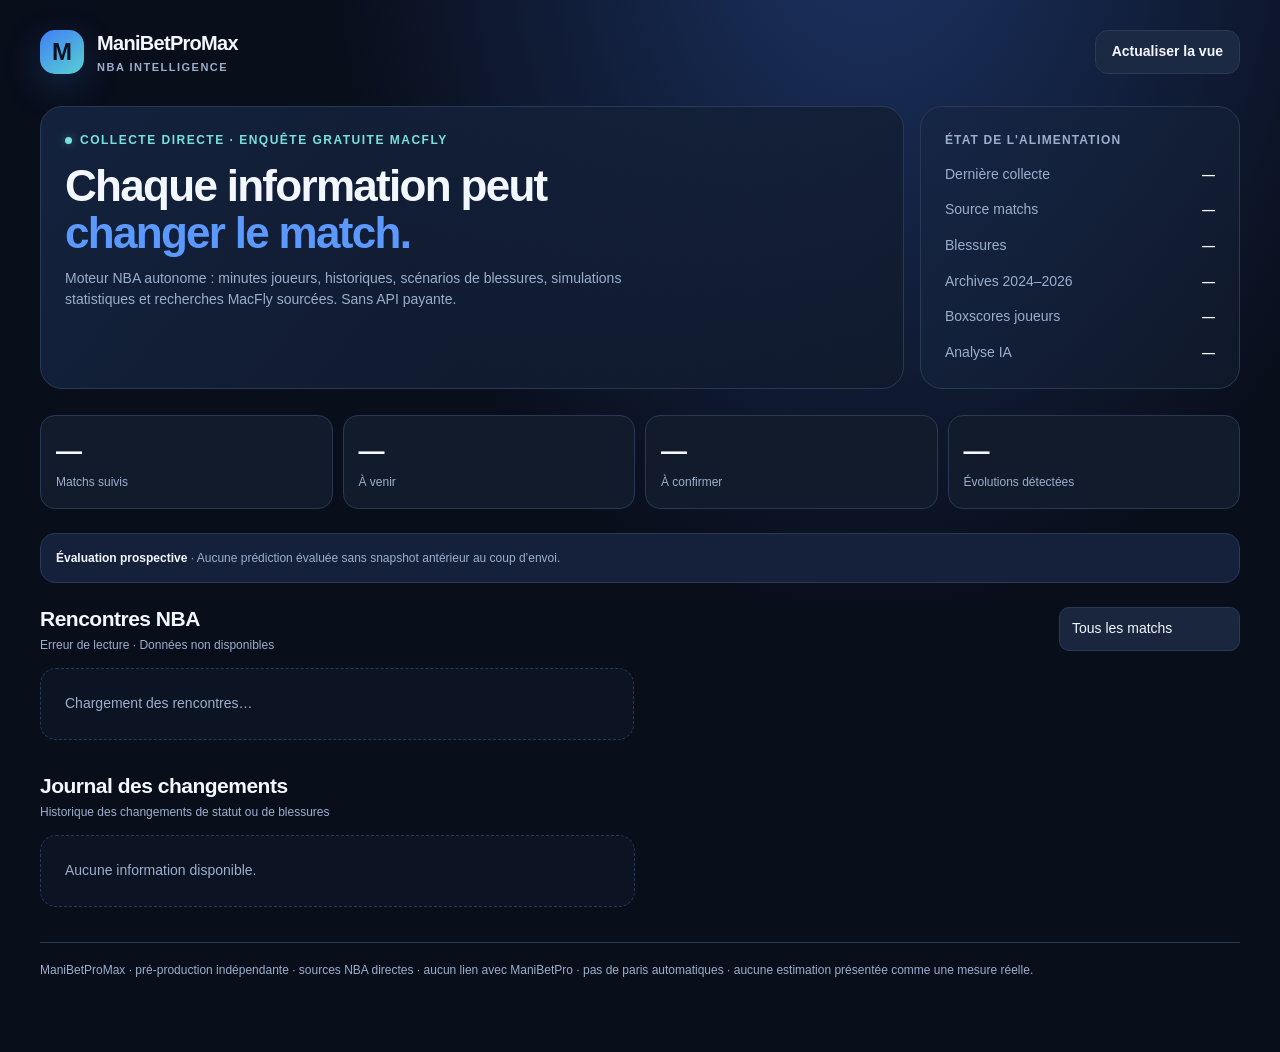
==== commit 4fdd02bb: "ui(max): display resumable multi-season NBA archive progress" ====
--- a/max/dashboard.html
+++ b/max/dashboard.html
@@ -26,7 +26,7 @@
 </head>
 <body><div class="shell">
 <header class="top"><div class="brand"><div class="mark">M</div><div><strong>ManiBetProMax</strong><small>NBA INTELLIGENCE</small></div></div><button class="btn" id="refresh">Actualiser la vue</button></header>
-<section class="hero"><div class="intro"><div class="eyebrow"><span class="dot"></span>Collecte directe · enquête gratuite MacFly</div><h1>Chaque information peut <span>changer le match.</span></h1><p class="sub">Moteur NBA autonome : minutes joueurs, historiques, scénarios de blessures, simulations statistiques et recherches MacFly sourcées. Sans API payante.</p></div><aside class="health-panel"><div class="health-title">État de l'alimentation</div><div class="health-row"><span>Dernière collecte</span><b id="last">—</b></div><div class="health-row"><span>Source matchs</span><b id="matches-health">—</b></div><div class="health-row"><span>Blessures</span><b id="injuries-health">—</b></div><div class="health-row"><span>Boxscores joueurs</span><b id="boxes-health">—</b></div><div class="health-row"><span>Analyse IA</span><b id="ai-health">—</b></div></aside></section>
+<section class="hero"><div class="intro"><div class="eyebrow"><span class="dot"></span>Collecte directe · enquête gratuite MacFly</div><h1>Chaque information peut <span>changer le match.</span></h1><p class="sub">Moteur NBA autonome : minutes joueurs, historiques, scénarios de blessures, simulations statistiques et recherches MacFly sourcées. Sans API payante.</p></div><aside class="health-panel"><div class="health-title">État de l'alimentation</div><div class="health-row"><span>Dernière collecte</span><b id="last">—</b></div><div class="health-row"><span>Source matchs</span><b id="matches-health">—</b></div><div class="health-row"><span>Blessures</span><b id="injuries-health">—</b></div><div class="health-row"><span>Archives 2024–2026</span><b id="archive-health">—</b></div><div class="health-row"><span>Boxscores joueurs</span><b id="boxes-health">—</b></div><div class="health-row"><span>Analyse IA</span><b id="ai-health">—</b></div></aside></section>
 <div class="stats"><div class="stat"><b id="count">—</b><span>Matchs suivis</span></div><div class="stat"><b id="upcoming">—</b><span>À venir</span></div><div class="stat"><b id="inc">—</b><span>À confirmer</span></div><div class="stat"><b id="changes">—</b><span>Évolutions détectées</span></div></div>
 <div class="metrics-strip" id="metrics"><b>Évaluation prospective</b> · Aucune prédiction évaluée sans snapshot antérieur au coup d’envoi.</div>
 <div class="sectionhead"><div><h2>Rencontres NBA</h2><p id="updated">Vérification des données…</p></div><select id="filter"><option value="all">Tous les matchs</option><option value="upcoming">À venir</option><option value="review">Données incomplètes</option></select></div>
@@ -102,6 +102,7 @@
  $('last').textContent=local(state.health?.last_success||state.updated_at);
  $('matches-health').textContent=state.health?.sources?.scoreboard?.state||state.sources?.scoreboard?.state||'—';
  $('injuries-health').textContent=state.health?.sources?.injuries?.state||state.sources?.injuries?.state||'—';
+ $('archive-health').textContent=String(state.health?.sources?.archive?.days??0)+' / '+String(state.health?.sources?.archive?.target??'—')+' jours';
  $('boxes-health').textContent=String(state.health?.sources?.player_boxes?.cached??0)+' validés';
  $('ai-health').textContent=state.ai_status==='MACFLY_CHATGPT_HOURLY'?'MacFly · veille horaire':'Veille non disponible';
  const stale=!state.health?.last_success||(Date.now()-Date.parse(state.health.last_success)>45*60000);
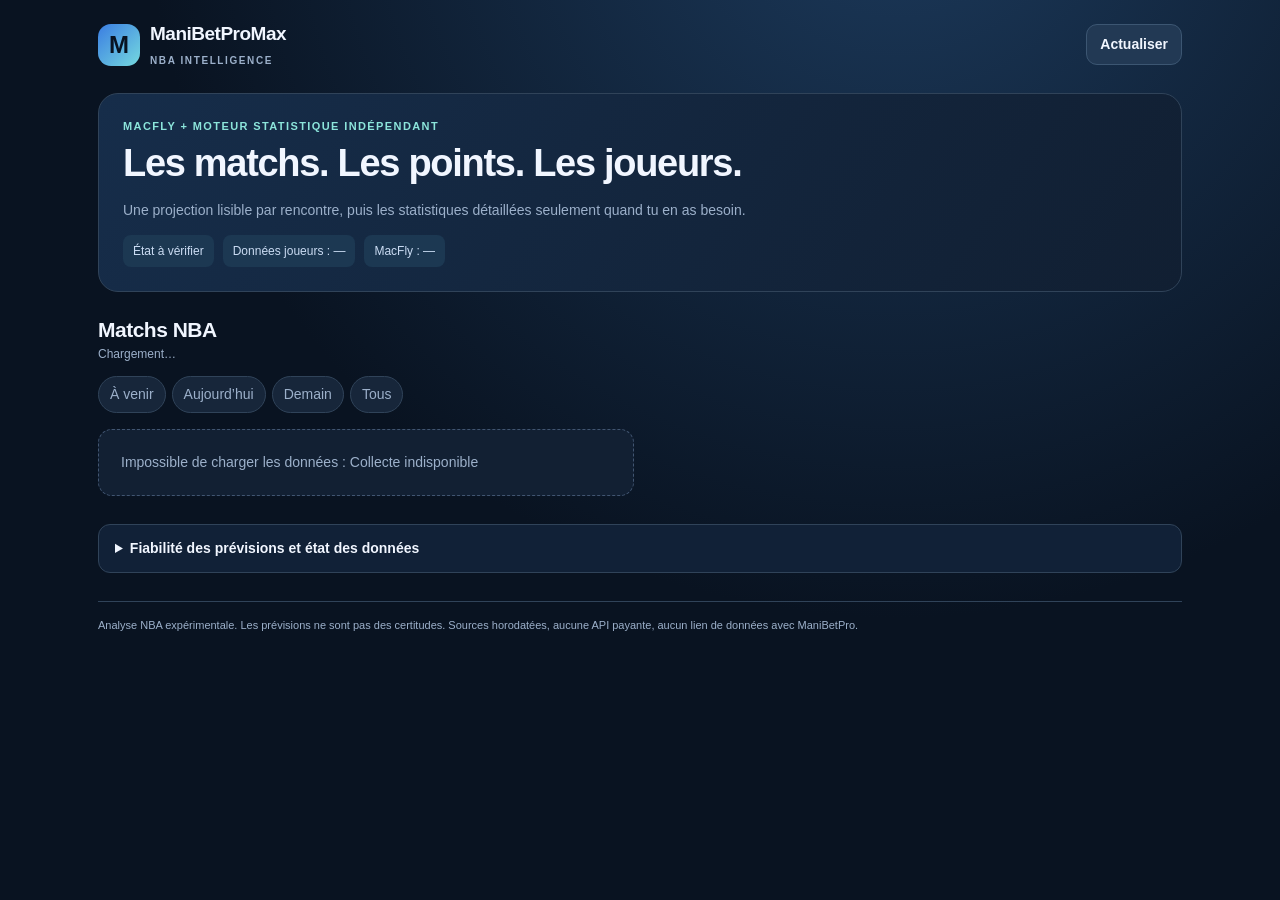
==== commit 85f1ef7b: "ui(max): redesign simple matchup list and 4-level NBA analysis with total/team and individual player" ====
--- a/max/dashboard.html
+++ b/max/dashboard.html
@@ -1,126 +1,236 @@
 <!doctype html>
-<html lang="fr">
-<head>
-<meta charset="utf-8">
-<meta name="viewport" content="width=device-width,initial-scale=1,viewport-fit=cover">
-<meta name="theme-color" content="#090e1b">
-<meta name="robots" content="noindex,nofollow">
-<title>ManiBetProMax · NBA Intelligence</title>
+<html lang="fr"><head><meta charset="utf-8"><meta name="viewport" content="width=device-width,initial-scale=1,viewport-fit=cover"><meta name="theme-color" content="#091321"><meta name="robots" content="noindex,nofollow">
+<title>ManiBetProMax — NBA Intelligence</title>
 <style>
-:root{color-scheme:dark;--bg:#090e1b;--panel:#121b2c;--card:#172238;--edge:#293954;--text:#f3f7ff;--muted:#9bafcd;--blue:#5c99ff;--cyan:#7ae0dc;--amber:#ffc47b;--red:#ff9a99}
-*{box-sizing:border-box}body{margin:0;background:radial-gradient(ellipse at 68% -10%,#1c3363 0%,#090e1b 44%);font:14px/1.55 -apple-system,BlinkMacSystemFont,"Segoe UI",sans-serif;color:var(--text);min-height:100dvh}button,select{font:inherit}button{cursor:pointer;color:inherit}button:focus-visible,select:focus-visible,summary:focus-visible{outline:2px solid var(--cyan);outline-offset:3px}
-.shell{max-width:1240px;margin:auto;padding:28px 20px 72px}
-.top{display:flex;align-items:center;justify-content:space-between;gap:12px;margin-bottom:30px}.brand{display:flex;align-items:center;gap:13px}.mark{width:44px;height:44px;display:grid;place-items:center;background:linear-gradient(145deg,#407ff4,#58d0d2);color:#071020;border-radius:15px;font-size:24px;font-weight:900;box-shadow:0 12px 35px #316bcb42}.brand strong{font-size:20px;letter-spacing:-.7px}.brand small{display:block;color:var(--muted);font-size:11px;letter-spacing:1.5px;font-weight:700}
-.btn{border:1px solid var(--edge);background:#1b2942;padding:10px 16px;border-radius:13px;font-weight:700}.btn:hover{background:#243753}
-.hero{display:grid;grid-template-columns:minmax(0,1fr) minmax(240px,320px);gap:16px;margin-bottom:26px}.intro,.health-panel{border:1px solid var(--edge);border-radius:22px;padding:24px;background:linear-gradient(130deg,#152543d9,#111a2bbd)}.eyebrow{display:flex;align-items:center;gap:8px;color:var(--cyan);font-size:12px;font-weight:800;text-transform:uppercase;letter-spacing:1.5px;margin:0 0 12px}.dot{width:7px;height:7px;background:var(--cyan);border-radius:50%;box-shadow:0 0 10px #7ae0dc77}h1{font-size:clamp(28px,5vw,44px);line-height:1.07;letter-spacing:-1.7px;margin:0 0 12px;max-width:620px}h1 span{color:var(--blue)}p{margin:0}.sub{max-width:620px;color:var(--muted);font-size:14px}.health-title{font-size:12px;letter-spacing:1.1px;text-transform:uppercase;color:var(--muted);font-weight:800}.health-row{display:flex;align-items:baseline;justify-content:space-between;gap:12px;margin:14px 0 0}.health-row span{color:var(--muted)}.health-row b{font-size:13px;text-align:right}.ok{color:var(--cyan)}.warn{color:var(--amber)}.bad{color:var(--red)}
-.sectionhead{display:flex;align-items:center;justify-content:space-between;gap:16px;margin:10px 0 14px;flex-wrap:wrap}.sectionhead h2{font-size:21px;letter-spacing:-.5px;margin:0}.sectionhead p{font-size:12px;color:var(--muted)}select{appearance:none;color:var(--text);background:#19263e;border:1px solid var(--edge);border-radius:10px;padding:10px 32px 10px 12px;outline:none}
-.stats{display:grid;grid-template-columns:repeat(4,minmax(0,1fr));gap:10px;margin-bottom:24px}.stat{border:1px solid var(--edge);padding:15px;background:var(--panel);border-radius:15px}.stat b{display:block;font-size:26px;letter-spacing:-1px}.stat span{font-size:12px;color:var(--muted)}
-.games{display:grid;grid-template-columns:repeat(2,minmax(0,1fr));gap:13px}.game{min-width:0;border:1px solid var(--edge);border-radius:18px;background:var(--panel);padding:17px;position:relative}.game time{font-size:12px;color:var(--muted)}.gamehead{display:flex;justify-content:space-between;align-items:center;gap:6px}.pill{border:1px solid #476393;border-radius:999px;padding:3px 8px;color:#abccff;background:#192e4b;font-size:10px;font-weight:800;white-space:nowrap}.pill.problem{color:#ffcd8a;border-color:#7d5933;background:#332716}.versus{display:grid;grid-template-columns:1fr 26px 1fr;align-items:center;gap:8px;margin:19px 0}.team{font-size:17px;font-weight:800;line-height:1.24;overflow-wrap:anywhere}.team small{display:block;font-weight:500;font-size:11px;color:var(--muted);margin-top:5px}.team.right{text-align:right}.vs{text-align:center;font-size:10px;color:var(--muted);font-weight:800}
-.reasons{font-size:12px;color:var(--muted);border-top:1px solid var(--edge);padding-top:13px;min-height:50px}.reasons b{color:var(--text)}.tag{font-size:11px;display:inline-flex;align-items:center;gap:6px;padding:5px 8px;border-radius:8px;background:#1b2b44;margin:8px 6px 0 0}
-details{margin-top:13px;border-top:1px solid var(--edge);padding-top:11px}summary{font-weight:700;color:#a4c8ff;cursor:pointer}details h4{margin:14px 0 5px;font-size:12px;color:var(--cyan);letter-spacing:.5px}details p,.notes{font-size:12px;line-height:1.6;color:#cbd8ea}.notes{border-left:2px solid #608bce;padding-left:9px;margin-top:8px}.empty{padding:24px;border:1px dashed var(--edge);border-radius:16px;color:var(--muted);background:#131f3155}
-.timeline{margin-top:30px}.events{display:grid;grid-template-columns:repeat(2,minmax(0,1fr));gap:10px}.event{padding:13px;border-radius:12px;background:#121e31;border:1px solid var(--edge);font-size:13px}.event strong{display:block}.event span{font-size:11px;color:var(--muted)}footer{margin-top:35px;padding-top:18px;border-top:1px solid var(--edge);color:var(--muted);font-size:12px}
-.forecast{padding:14px;margin:12px 0;border:1px solid #3e587a;background:#102642;border-radius:14px}.prob-grid{display:grid;grid-template-columns:1fr 1fr;gap:10px}.prob-grid b{display:block;font-size:20px}.prob-grid small{font-size:11px;color:var(--muted)}.forecast .bar{height:9px;border-radius:20px;background:#51607b;overflow:hidden;margin:10px 0}.forecast .bar span{height:100%;display:block;background:linear-gradient(90deg,#69dbcf,#659aff)}.forecast .extra{font-size:12px;color:#d0dcf2;line-height:1.7}.caveat{color:var(--amber);font-size:11px;margin-top:8px}.metrics-strip{padding:15px;background:#15213a;border:1px solid var(--edge);border-radius:15px;margin-bottom:20px;color:var(--muted);font-size:12px}.metrics-strip b{color:var(--text)}.rotations{display:grid;grid-template-columns:1fr 1fr;gap:12px}.player-row{display:flex;align-items:center;justify-content:space-between;gap:5px;font-size:11px;border-bottom:1px solid var(--edge);padding:4px 0}.player-row span{overflow-wrap:anywhere}
-@media(max-width:720px){.shell{padding:18px 12px 55px}.hero,.games,.events{grid-template-columns:1fr}.hero{gap:10px}.intro,.health-panel{padding:20px}.stats{grid-template-columns:repeat(2,1fr)}.top{margin-bottom:22px}.game{padding:16px}.brand strong{font-size:18px}.sectionhead h2{font-size:19px}.team{font-size:16px}.rotations{grid-template-columns:1fr}}
+:root{color-scheme:dark;--bg:#091321;--panel:#111f32;--raised:#1a2b43;--line:#304359;--txt:#f1f6ff;--muted:#9cb0ca;--accent:#76b4ff;--cyan:#8ce5db;--warning:#ffd08a}
+*{box-sizing:border-box}body{font:14px/1.5 -apple-system,BlinkMacSystemFont,"Segoe UI",sans-serif;color:var(--txt);background:radial-gradient(circle at 70% -15%,#1c3a5c,#091321 55%);min-height:100dvh;margin:0}button{font:inherit;cursor:pointer}button:focus-visible,a:focus-visible,summary:focus-visible{outline:2px solid var(--cyan);outline-offset:3px}button[disabled]{opacity:.45;cursor:wait}a{color:var(--accent)}
+.shell{max-width:1120px;margin:auto;padding:20px 18px 72px}.top{display:flex;align-items:center;justify-content:space-between;gap:12px;margin:0 0 23px}.brand{display:flex;align-items:center;gap:10px}.mark{width:42px;height:42px;background:linear-gradient(135deg,#3a7de2,#75d9df);color:#081321;border-radius:13px;display:grid;place-items:center;font-weight:900;font-size:24px}.brand b{display:block;font-size:19px;letter-spacing:-.5px}.brand small{font-size:10px;letter-spacing:1.6px;color:var(--muted);font-weight:700}.btn{background:#223954;border:1px solid #3c5672;color:var(--txt);border-radius:11px;padding:9px 13px;font-weight:700}.btn:hover{background:#2e4a6a}
+.headline{background:linear-gradient(125deg,#162d4a,#111f32);border:1px solid var(--line);padding:24px;border-radius:20px;margin-bottom:22px}.eyebrow{font-size:11px;font-weight:800;letter-spacing:1.4px;color:var(--cyan);text-transform:uppercase}.headline h1{font-size:clamp(26px,4.5vw,38px);letter-spacing:-1.3px;line-height:1.15;margin:8px 0}.subtitle{color:var(--muted);max-width:680px}.quick{display:flex;gap:9px;flex-wrap:wrap;margin-top:14px}.quick span{background:#1c3852;border-radius:8px;padding:7px 10px;color:#cbdcf3;font-size:12px}
+.sectionhead{display:flex;justify-content:space-between;align-items:flex-start;gap:10px;margin-bottom:13px}.sectionhead h2{font-size:21px;margin:0;letter-spacing:-.5px}.tiny{color:var(--muted);font-size:12px}.filters{display:flex;flex-wrap:wrap;gap:6px;margin-bottom:16px}.filter{border:1px solid var(--line);background:#17263a;border-radius:999px;color:var(--muted);padding:7px 11px}.filter.active{background:#234d7c;border-color:#5688bd;color:#fff}
+.games{display:grid;grid-template-columns:repeat(2,minmax(0,1fr));gap:12px}.game{border:1px solid var(--line);background:var(--panel);border-radius:16px;padding:17px;min-width:0}.gameTop{display:flex;justify-content:space-between;align-items:center;gap:9px;color:var(--muted);font-size:12px;margin-bottom:14px}.chip{border:1px solid #3b587b;color:#bcd6f8;background:#1c334e;border-radius:999px;font-size:10px;font-weight:800;padding:4px 8px}.chip.alert{background:#48351f;color:#fbdca2;border-color:#816040}.teams{display:flex;justify-content:space-between;gap:6px;align-items:center}.teams strong{font-size:16px;line-height:1.15;overflow-wrap:anywhere}.teams .versus{color:var(--muted);font-size:11px}.teamSide{flex:1;min-width:0}.teamSide.right{text-align:right}.teamSide small{display:block;font-size:11px;color:var(--muted);margin-top:5px}.forecastLine{border-top:1px solid var(--line);margin-top:14px;padding-top:12px}.projected{display:flex;align-items:baseline;justify-content:space-between;gap:8px}.projected b{font-size:20px}.projected span{font-size:12px;color:var(--muted)}.probbar{height:8px;border-radius:20px;background:#485976;overflow:hidden;margin:9px 0}.probbar span{display:block;height:100%;background:linear-gradient(90deg,#81ddcf,#5ca1ff)}.gameBottom{display:flex;justify-content:space-between;align-items:center;margin-top:14px;gap:8px}.gameBottom .tiny{min-width:0}.go{border:0;background:#347bd2;color:white;border-radius:10px;padding:9px 12px;font-weight:800;white-space:nowrap}.go:hover{background:#438add}
+.panel{border:1px solid var(--line);background:var(--panel);border-radius:17px;padding:18px;margin:14px 0}.muted{color:var(--muted)}.back{background:none;border:0;color:var(--accent);font-weight:800;padding:8px 0;margin:0 0 8px}.detailHeading{font-size:25px;line-height:1.2;letter-spacing:-.8px;margin:6px 0}.detailHero{padding:22px;background:linear-gradient(120deg,#152f4e,#142238);border-radius:20px;border:1px solid #3b5270}.matchMeta{display:flex;justify-content:space-between;align-items:center;gap:10px}.bigGrid{display:grid;grid-template-columns:1fr 1fr;gap:12px;margin-top:17px}.numberTile{background:#14243c;border:1px solid var(--line);border-radius:14px;padding:15px;text-align:center}.numberTile b{display:block;font-size:clamp(27px,5vw,42px);letter-spacing:-1.2px;line-height:1.18}.numberTile small{font-size:12px;color:var(--muted)}.totalTile{text-align:center;border:1px solid #3c6084;border-radius:13px;background:#143453;padding:13px;margin-top:12px}.totalTile b{font-size:26px;letter-spacing:-.6px}.totalTile small{display:block;color:var(--muted)}
+.note{border-left:3px solid #e2af67;padding:9px 12px;background:#352b2252;border-radius:0 9px 9px 0;color:#eed4af;font-size:12px;margin:12px 0 0}.tabs{display:flex;gap:5px;overflow-x:auto;margin:16px 0 0;padding-bottom:5px}.tab{flex:1;min-width:88px;border:1px solid var(--line);border-radius:10px;background:#15263d;color:var(--muted);padding:10px 8px;font-weight:800}.tab.active{color:#fefefe;background:#285481;border-color:#5087c0}.tabContent{margin-top:10px}.sectionTitle{font-size:17px;margin:0 0 10px}.summaryText{line-height:1.65;color:#dbe5f2}.risk{padding:9px 12px;background:#1b3048;border-radius:9px;margin:6px 0;font-size:13px;color:#dce7f7}.metricGrid{display:grid;grid-template-columns:repeat(2,minmax(0,1fr));gap:10px}.metricTile{background:#1a2c42;border-radius:12px;padding:13px;border:1px solid #30465c}.metricTile small{display:block;color:var(--muted);font-size:11px}.metricTile b{display:block;font-size:22px}.metricTile em{font-style:normal;color:var(--muted);font-size:11px}
+.playerTeam{display:flex;align-items:center;justify-content:space-between;gap:8px;margin:15px 0 10px}.playerTeam h3{font-size:17px;margin:0}.playerList{display:grid;grid-template-columns:repeat(2,minmax(0,1fr));gap:8px}.player{border:1px solid var(--line);border-radius:12px;padding:12px;background:#16263d}.playerHead{display:flex;align-items:flex-start;justify-content:space-between;gap:9px}.playerHead strong{font-size:14px;line-height:1.15}.playerHead b{font-size:23px;line-height:1.0;white-space:nowrap}.playerHead small{display:block;color:var(--muted);font-weight:500;font-size:11px;margin-top:5px}.playerDetails{font-size:11px;color:#b5c7db;margin-top:9px}.playerFoot{font-size:11px;color:var(--warning);margin-top:6px}.scarce{border:1px dashed #50627a;color:var(--muted);padding:14px;border-radius:12px;font-size:13px}.rowInfo{display:flex;justify-content:space-between;border-bottom:1px solid #2b4056;padding:8px 0;gap:12px}.rowInfo span{color:var(--muted)}.rowInfo b{text-align:right}.expert details{border-top:1px solid var(--line);padding:10px 0}.expert summary{cursor:pointer;font-weight:750;color:#bed8fa}.expert p{line-height:1.5;font-size:12px;color:#cbd8e9;margin-top:8px}.sources a{display:block;overflow-wrap:anywhere;font-size:12px;margin:8px 0}.empty{padding:22px;border-radius:14px;border:1px dashed #415571;background:#122033;color:var(--muted)}.metricsDetails{margin:28px 0;border:1px solid var(--line);padding:13px 16px;background:#112137;border-radius:12px}.metricsDetails summary{font-weight:800;cursor:pointer}.metricsDetails p{margin:9px 0;font-size:12px;color:var(--muted)}.footer{margin-top:25px;padding-top:15px;border-top:1px solid var(--line);color:var(--muted);font-size:11px}
+[hidden]{display:none!important}
+@media(max-width:720px){.shell{padding:14px 12px 60px}.top{margin-bottom:16px}.brand b{font-size:16px}.brand small{font-size:9px}.mark{height:37px;width:37px}.headline{padding:19px}.games,.playerList{grid-template-columns:1fr}.game{padding:15px}.detailHero{padding:16px}.numberTile{padding:13px 8px}.bigGrid{gap:8px}.tabs{gap:4px}.tab{min-width:76px;padding:10px 5px;font-size:12px}.metricGrid{gap:8px}}
 @media(prefers-reduced-motion:reduce){*{scroll-behavior:auto!important}}
-</style>
-</head>
+</style></head>
 <body><div class="shell">
-<header class="top"><div class="brand"><div class="mark">M</div><div><strong>ManiBetProMax</strong><small>NBA INTELLIGENCE</small></div></div><button class="btn" id="refresh">Actualiser la vue</button></header>
-<section class="hero"><div class="intro"><div class="eyebrow"><span class="dot"></span>Collecte directe · enquête gratuite MacFly</div><h1>Chaque information peut <span>changer le match.</span></h1><p class="sub">Moteur NBA autonome : minutes joueurs, historiques, scénarios de blessures, simulations statistiques et recherches MacFly sourcées. Sans API payante.</p></div><aside class="health-panel"><div class="health-title">État de l'alimentation</div><div class="health-row"><span>Dernière collecte</span><b id="last">—</b></div><div class="health-row"><span>Source matchs</span><b id="matches-health">—</b></div><div class="health-row"><span>Blessures</span><b id="injuries-health">—</b></div><div class="health-row"><span>Archives 2024–2026</span><b id="archive-health">—</b></div><div class="health-row"><span>Boxscores joueurs</span><b id="boxes-health">—</b></div><div class="health-row"><span>Analyse IA</span><b id="ai-health">—</b></div></aside></section>
-<div class="stats"><div class="stat"><b id="count">—</b><span>Matchs suivis</span></div><div class="stat"><b id="upcoming">—</b><span>À venir</span></div><div class="stat"><b id="inc">—</b><span>À confirmer</span></div><div class="stat"><b id="changes">—</b><span>Évolutions détectées</span></div></div>
-<div class="metrics-strip" id="metrics"><b>Évaluation prospective</b> · Aucune prédiction évaluée sans snapshot antérieur au coup d’envoi.</div>
-<div class="sectionhead"><div><h2>Rencontres NBA</h2><p id="updated">Vérification des données…</p></div><select id="filter"><option value="all">Tous les matchs</option><option value="upcoming">À venir</option><option value="review">Données incomplètes</option></select></div>
-<main class="games" id="games" aria-live="polite"><div class="empty">Chargement des rencontres…</div></main>
-<section class="timeline"><div class="sectionhead"><div><h2>Journal des changements</h2><p>Historique des changements de statut ou de blessures</p></div></div><div class="events" id="events"><div class="empty">Aucune information disponible.</div></div></section>
-<footer>ManiBetProMax · pré-production indépendante · sources NBA directes · aucun lien avec ManiBetPro · pas de paris automatiques · aucune estimation présentée comme une mesure réelle.</footer>
+<header class="top"><div class="brand"><div class="mark">M</div><div><b>ManiBetProMax</b><small>NBA INTELLIGENCE</small></div></div><button class="btn" id="refresh">Actualiser</button></header>
+<section id="overview">
+ <div class="headline"><div class="eyebrow">MacFly + moteur statistique indépendant</div><h1>Les matchs. Les points. Les joueurs.</h1><p class="subtitle">Une projection lisible par rencontre, puis les statistiques détaillées seulement quand tu en as besoin.</p><div class="quick"><span id="lastCollect">Collecte : —</span><span id="coverage">Données joueurs : —</span><span id="research">MacFly : —</span></div></div>
+ <div class="sectionhead"><div><h2>Matchs NBA</h2><div class="tiny" id="gameCount">Chargement…</div></div></div>
+ <div class="filters" role="group" aria-label="Filtrer les matchs"><button class="filter" data-filter="upcoming">À venir</button><button class="filter" data-filter="today">Aujourd’hui</button><button class="filter" data-filter="tomorrow">Demain</button><button class="filter" data-filter="all">Tous</button></div>
+ <main id="games" class="games" aria-live="polite"><div class="empty">Chargement des rencontres NBA…</div></main>
+</section>
+<section id="detail" hidden><button class="back" id="back">← Tous les matchs</button><div id="matchView"></div></section>
+<details class="metricsDetails" id="metricsWrap"><summary>Fiabilité des prévisions et état des données</summary><div id="metrics" class="tiny">Chargement des contrôles…</div></details>
+<footer class="footer">Analyse NBA expérimentale. Les prévisions ne sont pas des certitudes. Sources horodatées, aucune API payante, aucun lien de données avec ManiBetPro.</footer>
 </div>
 <script>
+'use strict';
 const $=id=>document.getElementById(id);
-const escapeHtml=v=>String(v??'—').replace(/[&<>"']/g,c=>({'&':'&amp;','<':'&lt;','>':'&gt;','"':'&quot;',"'":'&#39;'}[c]));
+const esc=v=>String(v??'—').replace(/[&<>"']/g,c=>({'&':'&amp;','<':'&lt;','>':'&gt;','"':'&quot;','"':'&quot;',"'":'&#39;'}[c]));
 const local=t=>t?new Date(t).toLocaleString('fr-FR',{day:'2-digit',month:'short',hour:'2-digit',minute:'2-digit',timeZone:'Europe/Paris'}):'—';
-let state={games:[],events:[],updated_at:null,sources:null,ai_status:null,health:null,metrics:null};
-const shortStatus=v=>{const x=String(v||'').toUpperCase();if(x.includes('FINAL'))return 'Terminé';if(x.includes('IN_PROGRESS')||x.includes('HALFTIME'))return 'En cours';if(x.includes('POSTPONED'))return 'Reporté';if(x.includes('CANCELED'))return 'Annulé';return 'Pré-match'};
-const injury=(items,team)=>{if(!Array.isArray(items))return '<p>Statuts non vérifiés — aucune conclusion possible.</p>';if(!items.length)return '<p>Aucune absence enregistrée dans la source disponible, à reconfirmer avant le match.</p>';return '<div class="notes">'+items.map(p=>escapeHtml(p.player)+' · '+escapeHtml(p.status)+(p.detail?' · '+escapeHtml(p.detail):'')).join('<br>')+'</div>'};
-function projection(p,g){
- if(p?.status!=='SIMULATED_UNCALIBRATED')return '<p>Simulations : '+escapeHtml(p?.status||'non disponible')+'. Le moteur ne fabrique pas de probabilités sans historique suffisant.</p>';
- const h=Number(p.probability_home),away=Number(p.probability_away),w=Math.min(100,Math.max(0,Math.round(h*100)));
- const s=p.projected_score||{},interval=p.interval_80?.total||[];
- const adv=p.advanced||{};
- return '<section class="forecast"><h4>Simulation probabiliste réellement exécutée</h4>'+
- '<div class="prob-grid"><div><b>'+escapeHtml(g.home.abbreviation)+' · '+escapeHtml((h*100).toFixed(1))+' %</b><small>Victoire domicile estimée</small></div>'+
- '<div><b>'+escapeHtml(g.away.abbreviation)+' · '+escapeHtml((away*100).toFixed(1))+' %</b><small>Victoire visiteur estimée</small></div></div>'+
- '<div class="bar" role="img" aria-label="Probabilité domicile '+w+' %"><span style="width:'+w+'%"></span></div>'+
- '<p class="extra">Projection : '+escapeHtml(s.home)+' – '+escapeHtml(s.away)+
- ' · Intervalle 80 % du total : '+escapeHtml(interval.join(' à '))+
- ' · '+escapeHtml(Number(p.simulated_runs).toLocaleString('fr-FR'))+' simulations</p>'+
- '<p class="extra">Boxscores équipe : '+escapeHtml(adv.home?.games??0)+' / '+escapeHtml(adv.away?.games??0)+
- ' · ORtg : '+escapeHtml(adv.home?.off_rating??'—')+' / '+escapeHtml(adv.away?.off_rating??'—')+'</p>'+
- '<p class="caveat">'+escapeHtml(p.warning)+' Les blessures ne sont pas injectées numériquement sans impact validé.</p></section>';
-}
-function rotationView(rot,g){
- if(!rot)return '<p>Pas de projection de rotation construite après le début du match.</p>';
- const part=(v,label)=>'<div><h4>'+escapeHtml(label)+'</h4>'+
- (v?.rotation?.length?v.rotation.slice(0,8).map(x=>'<div class="player-row"><span>'+escapeHtml(x.name)+
- (x.availability==='OUT'?' · OUT':x.availability==='UNCERTAIN'?' · incertain':'')+
- '</span><b>'+escapeHtml(x.minutes_hypothesis)+' min</b></div>').join(''):'<p>Historique joueur insuffisant.</p>')+'</div>';
- return '<div class="rotations">'+part(rot.away,g.away.name)+part(rot.home,g.home.name)+'</div>'+
- '<p class="caveat">Minutes indicatives issues des cinq derniers matchs joués. Scénarios disponible / limité / absent : hypothèses, pas confirmation officielle.</p>';
-}
-function card(g){
- const future=Date.parse(g.start)>Date.now(),incomplete=g.coverage?.status==='INCONCLUSIVE';
- const a=g.ai_review;const report=g.independent_analysis;const form=report?.home;const formAway=report?.away;const elo=report?.elo;const advanced=report?.advanced;
- return '<article class="game"><div class="gamehead"><time>'+escapeHtml(local(g.start))+'</time><span class="pill '+(incomplete?'problem':'')+'">'+escapeHtml(incomplete?'Données à confirmer':'Observations disponibles')+'</span></div>'+
- '<div class="versus"><div class="team">'+escapeHtml(g.away?.name)+'<small>Visiteur · '+escapeHtml(g.away?.record||'Bilan indisponible')+'</small></div><span class="vs">VS</span><div class="team right">'+escapeHtml(g.home?.name)+'<small>Domicile · '+escapeHtml(g.home?.record||'Bilan indisponible')+'</small></div></div>'+
- '<div class="reasons"><b>'+escapeHtml(shortStatus(g.status))+'</b> · '+(future?'Avant coup d’envoi':'Match débuté ou terminé')+
- (g.coverage?.missing?.length?'<div class="tag">Données manquantes : '+escapeHtml(g.coverage.missing.length)+'</div>':'')+
- '<div class="tag">Dernière collecte · '+escapeHtml(local(g.checked_at))+'</div></div>'+ 
- '<details><summary>Voir blessures et analyse</summary><h4>Absences · '+escapeHtml(g.away?.name)+'</h4>'+injury(g.injuries?.away,g.away?.name)+'<h4>Absences · '+escapeHtml(g.home?.name)+'</h4>'+injury(g.injuries?.home,g.home?.name)+
- '<h4>Moteur indépendant · données calculées</h4>'+ (report?'<p>Historique : '+escapeHtml(report.inputs?.historical_games)+' matchs · Derniers 10 : '+escapeHtml(form?.last10?.n)+' / '+escapeHtml(formAway?.last10?.n)+' · Repos : '+escapeHtml(form?.rest_days_approx)+' / '+escapeHtml(formAway?.rest_days_approx)+' jours.</p>': '<p>Historique non encore disponible.</p>')+
- (elo?'<div class="tag">Elo exploratoire · '+escapeHtml(g.home?.abbreviation)+' '+escapeHtml(Math.round(elo.probability_home*100))+' % / '+escapeHtml(g.away?.abbreviation)+' '+escapeHtml(Math.round(elo.probability_away*100))+' % · non calibré</div>':'<p>Échantillon encore insuffisant pour l’Elo.</p>')+
- '<h4>Projection et 50 000 simulations</h4>'+projection(advanced?.forecast,g)+
- '<h4>Rotations, minutes et absences</h4>'+rotationView(advanced?.rotations,g)+
- '<h4>MacFly · enquête indépendante</h4>'+(a?'<p>'+escapeHtml(a.summary)+'</p><div class="tag">Sections documentées : '+escapeHtml(a.coverage_sections||0)+' / 16 · '+escapeHtml(a.status)+'</div>'+
- '<h4>Principaux risques</h4><div class="notes">'+(a.key_risks||[]).map(escapeHtml).join('<br>')+'</div>'+
- '<h4>Points à revérifier</h4><div class="notes">'+(a.recheck||[]).map(escapeHtml).join('<br>')+'</div>'+
- (a.sections||[]).map(s=>'<details><summary>'+escapeHtml(s.section_id)+'. '+escapeHtml(s.title)+' · '+escapeHtml(s.status)+'</summary><div class="notes">'+(s.findings||[]).map(escapeHtml).join('<br>')+'</div><p>Manques : '+(s.missing||[]).map(escapeHtml).join(' · ')+'</p></details>').join('')+
- '<h4>Sources vérifiées</h4>'+(a.sources||[]).map(t=>'<div class="notes"><a target="_blank" rel="noopener noreferrer" href="'+escapeHtml(t.url)+'">'+escapeHtml(t.title)+'</a> · '+escapeHtml(local(t.checked_at))+'</div>').join('')
- :'<p>Pas encore de rapport MacFly vérifié pour ce match. Le moteur quantitatif reste indépendant.</p>')+
- (g.coverage?.missing?.length?'<h4>À vérifier</h4><p>'+g.coverage.missing.map(escapeHtml).join(' · ')+'</p>':'')+'</details></article>';
+const parisDay=t=>new Intl.DateTimeFormat('sv-SE',{timeZone:'Europe/Paris',year:'numeric',month:'2-digit',day:'2-digit'}).format(new Date(t));
+const percent=v=>Number.isFinite(v)?(100*v).toFixed(1)+' %':'—';
+const score=v=>Number.isFinite(v)?Math.round(v).toLocaleString('fr-FR'):'—';
+const statStatus=g=>{const s=String(g.status||'');return s.includes('FINAL')?'Terminé':s.includes('IN_PROGRESS')||s.includes('HALFTIME')?'En direct':s.includes('POSTPONED')?'Reporté':'À venir'};
+const forecast=g=>g.independent_analysis?.advanced?.forecast??null;
+const playerPoints=g=>g.independent_analysis?.advanced?.player_points??null;
+const usable=f=>f?.status==='SIMULATED_UNCALIBRATED'&&Number.isFinite(f.projected_score?.home)&&Number.isFinite(f.projected_score?.away);
+const total=f=>usable(f)?f.projected_score.home+f.projected_score.away:null;
+let state={games:[],health:null,metrics:null,playerMetrics:null,research_count:0,updated_at:null,filter:'upcoming',tab:'resume',historyCache:{}};
+function matchId(){const h=location.hash||'';const m=h.match(/^#match-(\d{5,15})$/);return m?m[1]:null}
+function gameCard(g){
+ const f=forecast(g),valid=usable(f),finished=statStatus(g)==='Terminé';
+ const n=playerPoints(g);
+ const count=(n?.home?.projectable_players??0)+(n?.away?.projectable_players??0);
+ const h=valid?f.probability_home:null;
+ const teams='<div class="teams"><div class="teamSide"><strong>'+esc(g.away.name)+'</strong><small>Visiteur</small></div><span class="versus">VS</span><div class="teamSide right"><strong>'+esc(g.home.name)+'</strong><small>Domicile</small></div></div>';
+ const next=valid?'<div class="projected"><div><span>Points prévus (visiteur / domicile)</span><br><b>'+score(f.projected_score.away)+' – '+score(f.projected_score.home)+'</b></div><div style="text-align:right"><span>Total du match</span><br><b>'+score(total(f))+'</b></div></div><div class="probbar" role="img" aria-label="Probabilité domicile estimée '+percent(h)+'"><span style="width:'+Math.min(100,Math.max(0,Math.round(h*100)))+'%"></span></div><div class="tiny">Victoire domicile '+percent(h)+' · estimation non calibrée</div>':
+ '<div class="tiny">Projection des points indisponible ou échantillon insuffisant.</div>';
+ const result=finished?'<div class="tiny" style="margin:8px 0">Résultat : '+score(g.away.score)+' – '+score(g.home.score)+'</div>':null;
+ return '<article class="game"><div class="gameTop"><time>'+esc(local(g.start))+'</time><span class="chip '+(valid?'':'alert')+'">'+esc(statStatus(g))+'</span></div>'+teams+
+ '<div class="forecastLine">'+(result||next)+'</div><div class="gameBottom"><span class="tiny">'+esc(count)+' joueurs avec projection'+(g.research?' · MacFly disponible':' · MacFly à compléter')+'</span><button class="go" data-game="'+esc(g.id)+'">Analyser</button></div></article>';
+}
+function renderOverview(){
+ const now=new Date(),today=parisDay(now),tomorrow=parisDay(new Date(Date.now()+86400000));
+ const valid=state.games.filter(g=>state.filter==='all'||(state.filter==='upcoming'&&Date.parse(g.start)>Date.now())||(state.filter==='today'&&parisDay(g.start)===today)||(state.filter==='tomorrow'&&parisDay(g.start)===tomorrow));
+ valid.sort((a,b)=>Date.parse(a.start)-Date.parse(b.start));
+ $('games').innerHTML=valid.length?valid.map(gameCard).join(''):'<div class="empty">Aucune rencontre pour cette période. Sélectionne « Tous » pour consulter les autres matchs.</div>';
+ $('gameCount').textContent=valid.length+' rencontre(s) affichée(s) · '+state.games.length+' suivie(s)';
+ document.querySelectorAll('[data-filter]').forEach(b=>b.classList.toggle('active',b.dataset.filter===state.filter));
+}
+function hero(g){
+ const f=forecast(g),valid=usable(f),finished=statStatus(g)==='Terminé';
+ const team1=esc(g.away.name),team2=esc(g.home.name);
+ const split='<div class="bigGrid"><div class="numberTile"><small>'+team1+' · visiteur</small><b>'+score(valid?f.projected_score.away:null)+'</b><small>points projetés</small></div><div class="numberTile"><small>'+team2+' · domicile</small><b>'+score(valid?f.projected_score.home:null)+'</b><small>points projetés</small></div></div>';
+ const sum='<div class="totalTile"><small>Total de points prévu pour le match</small><b>'+score(total(f))+'</b></div>';
+ const actual=finished?'<div class="risk">Score final : '+score(g.away.score)+' – '+score(g.home.score)+'. Les prévisions affichées après un match ne constituent pas des prédictions rétrospectives.</div>':'';
+ return '<div class="detailHero"><div class="matchMeta"><span class="eyebrow">NBA · '+esc(local(g.start))+'</span><span class="chip">'+esc(statStatus(g))+'</span></div>'+
+ '<h1 class="detailHeading">'+team1+' <span class="muted">vs</span> '+team2+'</h1>'+
+ (valid?split+sum+'<div class="note">Chiffres issus d’une simulation statistique, sans preuve de calibration. Les absences non confirmées peuvent modifier cette projection.</div>':
+ '<div class="scarce">Projection insuffisamment documentée pour afficher des points chiffrés.</div>')+actual+'</div>';
+}
+const heading=(t,p)=>'<div class="sectionhead"><div><h2>'+esc(t)+'</h2>'+(p?'<p class="tiny">'+esc(p)+'</p>':'')+'</div></div>';
+function macfly(g,short){
+ const m=g.ai_review??g.research;
+ if(!m)return '<p class="summaryText muted">MacFly n’a pas encore publié de rapport sourcé utilisable pour cette rencontre.</p>';
+ const risks=(m.key_risks||[]).slice(0,short?3:6).map(x=>'<div class="risk">'+esc(x)+'</div>').join('');
+ return '<p class="summaryText">'+esc(m.summary)+'</p>'+risks+
+ '<p class="tiny" style="margin-top:9px">Recherche du '+esc(local(m.generated_at))+' · '+esc(m.coverage_sections??0)+'/16 sections · '+esc(m.status||'PARTIEL')+'</p>';
+}
+function renderSummary(g){
+ const f=forecast(g),p=playerPoints(g);
+ const valid=usable(f);
+ const metrics='<div class="metricGrid">'+
+ '<div class="metricTile"><small>Probabilité domicile (modèle)</small><b>'+percent(valid?f.probability_home:null)+'</b><em>Non calibrée</em></div>'+
+ '<div class="metricTile"><small>Probabilité visiteur (modèle)</small><b>'+percent(valid?f.probability_away:null)+'</b><em>Non calibrée</em></div>'+
+ '<div class="metricTile"><small>Fourchette 80 % du total</small><b>'+esc(valid?(f.interval_80?.total||[]).map(score).join('–'):'—')+'</b><em>Hypothèse de distribution</em></div>'+
+ '<div class="metricTile"><small>Projections individuelles</small><b>'+esc((p?.home?.projectable_players??0)+(p?.away?.projectable_players??0))+'</b><em>Conditionnelles à la participation</em></div></div>';
+ const topPlayers=['away','home'].flatMap(side=>(p?.[side]?.players||[]).filter(x=>Number.isFinite(x.predicted_points_if_active)&&x.availability!=='OFFICIAL_OUT').map(x=>({...x,side})))
+ .sort((a,b)=>b.predicted_points_if_active-a.predicted_points_if_active).slice(0,5);
+ const rows=topPlayers.map((x,i)=>'<div class="rowInfo"><span>'+esc(x.name)+' · '+esc(g[x.side]?.abbreviation||'')+'</span><b>'+score(x.predicted_points_if_active)+' pts <span class="tiny">(si joue)</span></b></div>').join('');
+ return '<div class="panel">'+heading('Le résumé','Les chiffres essentiels du moteur')+metrics+'</div>'+
+ '<div class="panel">'+heading('Meilleurs marqueurs attendus','Parmi les joueurs pour lesquels il existe assez de données')+
+ (rows||'<div class="scarce">Pas encore assez de boxscores individuels pour établir des projections fiables.</div>')+
+ '<button class="go" data-tab="joueurs" style="margin-top:13px">Voir tous les joueurs</button></div>'+
+ '<div class="panel">'+heading('L’analyse de MacFly','Informations vérifiées et risques avant match')+macfly(g,true)+'</div>';
+}
+function playerCard(x){
+ const out=x.availability==='OFFICIAL_OUT',uncertain=x.availability==='OFFICIAL_UNCERTAIN';
+ const v=out?'0':score(x.predicted_points_if_active);
+ const rng=x.predicted_interval_80_if_active?.length?x.predicted_interval_80_if_active.map(score).join(' à '):'—';
+ const cond=x.caution==='ESPN_STATUS_NOT_CONFIRMED_FOR_THIS_GAME'?'Statut ESPN à confirmer pour CE match':x.caution==='SAMPLE_TOO_SMALL'?'Historique individuel insuffisant':
+ out?'Absence confirmée sur rapport officiel':uncertain?'Participation incertaine selon rapport officiel':'Participation non officiellement confirmée';
+ const points=Number.isFinite(x.predicted_points_if_active)?esc(x.predicted_points_if_active.toFixed(1)):'—';
+ const info=out?'Absent confirmé':uncertain?'Si joue (incertain)':'Si joue';
+ return '<article class="player"><div class="playerHead"><div><strong>'+esc(x.name)+'</strong><small>'+esc(info)+'</small></div><div style="text-align:right"><b>'+esc(v)+'</b><small>points '+(out?'attendus':'si joue')+'</small></div></div>'+
+ '<div class="playerDetails">Moyenne '+esc(x.historical_points_per_game??'—')+' pts · '+esc(x.projected_minutes_if_active??'—')+' min estimées · '+esc(x.recent_games)+' matchs</div>'+
+ '<div class="playerDetails">Intervalle 80 % si joue : '+esc(rng)+' points · projection exacte : '+points+'</div>'+
+ (x.scenarios?'<div class="playerDetails">Scénarios : normal '+esc(x.scenarios.available.points)+' · limité '+esc(x.scenarios.limited.points)+' · absent 0 pts</div>':'')+
+ '<div class="playerFoot">'+esc(cond)+'</div></article>';
+}
+function playerGroup(grp,label){
+ const xs=grp?.players||[];
+ const withSample=xs.filter(x=>Number.isFinite(x.predicted_points_if_active)||x.availability==='OFFICIAL_OUT');
+ const noSample=xs.filter(x=>!Number.isFinite(x.predicted_points_if_active)&&x.availability!=='OFFICIAL_OUT');
+ return '<section class="panel"><div class="playerTeam"><h3>'+esc(label)+'</h3><span class="tiny">'+esc(grp?.boxscore_games??0)+' feuilles de match disponibles</span></div>'+
+ '<p class="tiny" style="margin-bottom:9px">Points estimés par joueur SI IL JOUE. Ce ne sont pas des prévisions de présence sur le parquet.</p>'+
+ (withSample.length?'<div class="playerList">'+withSample.map(playerCard).join('')+'</div>':'<div class="scarce">Pas assez d’apparitions récentes pour calculer les points des joueurs de cette équipe.</div>')+
+ (noSample.length?'<details class="expert"><summary>'+noSample.length+' joueur(s) sans projection suffisante</summary><p>'+noSample.map(x=>esc(x.name)).join(' · ')+'</p></details>':'')+'</section>';
+}
+function renderPlayers(g){
+ const p=playerPoints(g);
+ if(!p||p.status==='NO_PREMATCH')return '<div class="panel"><div class="scarce">Les projections individuelles ne sont calculées qu’avant le match ; pas de reconstruction après coup d’envoi.</div></div>';
+ return '<div class="panel"><div class="note">Les données ESPN « Out » sont des signaux à revérifier : seule une confirmation officielle reliée à ce match peut établir une absence. Les scénarios restent des estimations.</div></div>'+
+ playerGroup(p.away,g.away.name)+playerGroup(p.home,g.home.name)+
+ '<div class="panel"><p class="tiny">Méthode : points par minute récents × minutes estimées, ajustement modéré sur la projection de points de l’équipe, intervalle de dispersion empirique. Projections non calibrées ; ne pas additionner les points des joueurs pour obtenir un total d’équipe.</p></div>';
+}
+function renderAnalysis(g){
+ const f=forecast(g),valid=usable(f),box=f?.advanced||{},inj=g.injuries||{};
+ const metrics=['OffRtg','DefRtg','Possessions','eFG %','TOV %','ORB %','FT rate'];
+ const keys=['off_rating','def_rating','possessions','efg_pct','tov_pct','orb_pct','ft_rate'];
+ const rows=keys.map((key,i)=>'<div class="rowInfo"><span>'+esc(metrics[i])+'</span><b>'+esc(box.away?.[key]??'—')+' / '+esc(box.home?.[key]??'—')+'</b></div>').join('');
+ const issues=(g.coverage?.missing||[]).map(x=>'<div class="risk">'+esc(x)+'</div>').join('');
+ const injury=(array,label)=>'<h3 class="sectionTitle">'+esc(label)+'</h3>'+
+ (!Array.isArray(array)?'<p class="tiny">Source blessures indisponible pour cette équipe.</p>':
+ array.length?array.map(x=>'<div class="rowInfo"><span>'+esc(x.player)+' · '+esc(x.status)+'</span><b class="tiny">ESPN · non confirmé pour ce match</b></div>').join(''):'<p class="tiny">Aucun signal présent dans le flux ESPN. Cela ne vaut pas confirmation médicale.</p>');
+ return '<div class="panel">'+heading('Détails statistiques','Valeurs équipe visiteuse / équipe à domicile')+
+ rows+'<p class="tiny" style="margin-top:10px">OffRtg/possessions estimés à partir des boxscores, sans prétendre reproduire les chiffres officiels play-by-play. Échantillon : '+esc(box.away?.games??0)+' / '+esc(box.home?.games??0)+' matchs.</p></div>'+
+ '<div class="panel">'+heading('Projection du score','Fourchettes statistiques issues des simulations')+
+ (valid?'<div class="rowInfo"><span>Visiteur</span><b>'+esc((f.interval_80?.away||[]).map(score).join(' à '))+' pts</b></div>'+
+ '<div class="rowInfo"><span>Domicile</span><b>'+esc((f.interval_80?.home||[]).map(score).join(' à '))+' pts</b></div>'+
+ '<div class="rowInfo"><span>Total</span><b>'+esc((f.interval_80?.total||[]).map(score).join(' à '))+' pts</b></div>'+
+ '<p class="tiny" style="margin-top:12px">'+esc(f.simulated_runs)+' simulations exécutées · Non calibré</p>':'<div class="scarce">Projection indisponible faute de données suffisantes.</div>')+'</div>'+
+ '<div class="panel">'+heading('Blessures et alertes','Flux ESPN non spécifique à cette rencontre : confirmation NBA prioritaire')+
+ injury(inj.away,g.away.name)+injury(inj.home,g.home.name)+
+ '<p class="tiny" style="margin-top:10px">Confirmations NBA spécifiques au match : '+esc(g.independent_analysis?.advanced?.official_injuries_count??0)+' joueur(s).</p></div>'+
+ (issues?'<div class="panel">'+heading('Limites de l’analyse')+issues+'</div>':'');
+}
+function renderExpert(g){
+ const report=g.ai_review??g.research;
+ const rows=(report?.sections||[]).map(x=>'<details><summary>'+esc(x.section_id)+'. '+esc(x.title)+' · '+esc(x.status)+'</summary>'+
+ '<p>'+esc((x.findings||[]).join(' | '))+'</p><p>Manques : '+esc((x.missing||[]).join(' · ')||'Aucun signalé')+'</p></details>').join('');
+ const sources=(report?.sources||[]).map(x=>'<a target="_blank" rel="noopener noreferrer" href="'+esc(x.url)+'">'+esc(x.title)+' · '+esc(local(x.checked_at))+'</a>').join('');
+ return '<div class="panel expert">'+heading('Rapport expert MacFly','16 sections, faits vérifiés, contradictions et manques')+
+ macfly(g,false)+(rows||'<div class="scarce">Rapport MacFly non encore disponible ou partiel.</div>')+
+ '<h3 class="sectionTitle" style="margin-top:16px">Sources vérifiées</h3><div class="sources">'+(sources||'<p class="tiny">Aucune source supplémentaire enregistrée.</p>')+'</div></div>'+
+ '<div class="panel">'+heading('Évolution réelle des prévisions','Captures enregistrées avant le coup d’envoi uniquement')+
+ '<div id="timeline"><div class="tiny">Chargement des prévisions horodatées…</div></div></div>';
+}
+function tabView(g){
+ if(state.tab==='joueurs')return renderPlayers(g);
+ if(state.tab==='analyse')return renderAnalysis(g);
+ if(state.tab==='expert')return renderExpert(g);
+ return renderSummary(g);
+}
+function renderDetail(g){
+ const buttons=[['resume','Résumé'],['joueurs','Points joueurs'],['analyse','Statistiques'],['expert','Expert']].map(v=>
+ '<button class="tab '+(state.tab===v[0]?'active':'')+'" data-tab="'+v[0]+'">'+v[1]+'</button>').join('');
+ $('matchView').innerHTML=hero(g)+'<div class="tabs" role="tablist" aria-label="Sections du match">'+buttons+'</div><div class="tabContent">'+tabView(g)+'</div>';
+ if(state.tab==='expert')loadTimeline(g.id);
 }
 function render(){
- const games=state.games||[],current=$('filter').value;
- const filtered=games.filter(g=>current==='all'||(current==='upcoming'&&Date.parse(g.start)>Date.now())||(current==='review'&&g.coverage?.status==='INCONCLUSIVE'));
- $('games').innerHTML=filtered.length?filtered.map(card).join(''):'<div class="empty">Aucun match correspondant à ce filtre ou aucune donnée récente.</div>';
- $('count').textContent=games.length;
- $('upcoming').textContent=games.filter(g=>Date.parse(g.start)>Date.now()).length;
- $('inc').textContent=games.filter(g=>g.coverage?.status==='INCONCLUSIVE').length;
- $('changes').textContent=state.events?.length||0;
- const met=state.metrics||{};
- $('metrics').innerHTML='<b>Évaluation prospective</b> · '+escapeHtml(met.games_evaluated??0)+
- ' matchs · Brier : '+escapeHtml(met.brier??'—')+' · Log Loss : '+escapeHtml(met.log_loss??'—')+
- ' · <b>Non calibré</b><p class="caveat">'+escapeHtml(met.warning||'En attente de résultats postérieurs aux premières prévisions.')+'</p>';
- $('last').textContent=local(state.health?.last_success||state.updated_at);
- $('matches-health').textContent=state.health?.sources?.scoreboard?.state||state.sources?.scoreboard?.state||'—';
- $('injuries-health').textContent=state.health?.sources?.injuries?.state||state.sources?.injuries?.state||'—';
- $('archive-health').textContent=String(state.health?.sources?.archive?.days??0)+' / '+String(state.health?.sources?.archive?.target??'—')+' jours';
- $('boxes-health').textContent=String(state.health?.sources?.player_boxes?.cached??0)+' validés';
- $('ai-health').textContent=state.ai_status==='MACFLY_CHATGPT_HOURLY'?'MacFly · veille horaire':'Veille non disponible';
- const stale=!state.health?.last_success||(Date.now()-Date.parse(state.health.last_success)>45*60000);
- const down=state.health?.sources?.scoreboard?.state==='ERROR';
- $('updated').textContent=down?'Source matchs indisponible · dernier état conservé':stale?'Données anciennes · collecte à vérifier':'Collecte confirmée '+local(state.health?.last_success)+' · Paris';
- $('events').innerHTML=state.events?.length?state.events.slice(0,12).map(e=>'<div class="event"><strong>'+escapeHtml(e.match)+'</strong>'+escapeHtml(e.changes.join(' · '))+'<br><span>'+escapeHtml(local(e.at))+'</span></div>').join(''):'<div class="empty">Aucun changement détecté pour le moment.</div>';
+ const id=matchId(),g=id?state.games.find(x=>String(x.id)===id):null;
+ $('overview').hidden=!!g;$('detail').hidden=!g;
+ if(g)renderDetail(g);else renderOverview();
+ $('lastCollect').textContent='Collecte : '+local(state.health?.last_success||state.updated_at);
+ $('coverage').textContent='Boxscores : '+(state.health?.sources?.player_boxes?.cached??0);
+ $('research').textContent='MacFly : '+(state.research_count??0)+' rapports';
+ const metric=state.metrics||{},pm=state.playerMetrics||{};
+ $('metrics').innerHTML='<p>Prévisions de victoire évaluées : '+esc(metric.games_evaluated??0)+' matchs · Brier '+esc(metric.brier??'—')+' · Log Loss '+esc(metric.log_loss??'—')+'</p>'+
+ '<p>Points des joueurs évalués : '+esc(pm.players_evaluated??0)+' projections sur '+esc(pm.games_evaluated??0)+' matchs · erreur absolue moyenne '+esc(pm.mae??'—')+' pts · RMSE '+esc(pm.rmse??'—')+'</p>'+
+ '<p>Statut : NON CALIBRÉ. Évaluation fondée sur des projections réellement enregistrées avant le début des matchs. Historique archivé : '+esc(state.health?.sources?.archive?.days??0)+' / '+esc(state.health?.sources?.archive?.target??'—')+' journées.</p>';
+}
+function timelineHtml(data){
+ const lines=(data.timeline||[]).filter(x=>x.at).map(x=>{
+  const f=x.forecast,p=x.player_points;
+  return '<div class="rowInfo"><span>'+esc(x.checkpoint)+' · '+esc(local(x.at))+'</span><b>'+
+   (Number.isFinite(f?.probability_home)?percent(f.probability_home):'sans probabilité')+
+   (p?' · '+esc((p.home?.projectable_players??0)+(p.away?.projectable_players??0))+' joueurs':'')+'</b></div>';
+ }).join('');
+ const e=data.evaluation,pe=data.player_evaluation;
+ return (lines||'<div class="scarce">Aucun relevé pré-match disponible pour cette rencontre.</div>')+
+ (e?'<div class="risk">Évaluation du vainqueur : Brier '+esc(e.brier)+' · Log Loss '+esc(e.log_loss)+'</div>':'')+
+ (pe?'<div class="risk">Prédictions individuelles : MAE '+esc(pe.mae)+' points · '+esc(pe.matched)+' joueurs vérifiés.</div>':'')+
+ '<p class="tiny" style="margin-top:10px">Les anciens relevés ne sont jamais recalculés après le résultat.</p>';
+}
+async function loadTimeline(id){
+ const target=$('timeline');if(!target)return;
+ if(state.historyCache[id]){target.innerHTML=timelineHtml(state.historyCache[id]);return}
+ try{
+  const res=await fetch('/api/game?id='+encodeURIComponent(id),{cache:'no-store'});
+  if(!res.ok)throw new Error('HTTP '+res.status);
+  const data=await res.json();state.historyCache[id]=data;
+  const live=$('timeline');if(live&&matchId()===id)live.innerHTML=timelineHtml(data);
+ }catch(err){const live=$('timeline');if(live)live.textContent='Historique indisponible : '+err.message}
 }
 async function load(){
  $('refresh').disabled=true;
  try{
-  const [slate,events,health,metrics]=await Promise.all([fetch('/api/slate',{cache:'no-store'}),fetch('/api/events',{cache:'no-store'}),fetch('/api/health',{cache:'no-store'}),fetch('/api/metrics',{cache:'no-store'})]);
-  if(!slate.ok||!events.ok||!health.ok)throw new Error('Données non disponibles');
-  const d=await slate.json(),e=await events.json(),h=await health.json(),m=metrics.ok?await metrics.json():null;
-  state={...d,events:e.events||[],health:h,metrics:m};render();
- }catch(err){$('updated').textContent='Erreur de lecture · '+err.message;}
- finally{$('refresh').disabled=false;}
-}
-$('refresh').addEventListener('click',load);$('filter').addEventListener('change',render);
+  const [a,b,c,d]=await Promise.all([
+   fetch('/api/slate',{cache:'no-store'}),fetch('/api/health',{cache:'no-store'}),
+   fetch('/api/metrics',{cache:'no-store'}),fetch('/api/player-metrics',{cache:'no-store'})]);
+  if(!a.ok||!b.ok)throw Error('Collecte indisponible');
+  const slate=await a.json(),health=await b.json(),metrics=c.ok?await c.json():null,playerMetrics=d.ok?await d.json():null;
+  state={...state,...slate,health,metrics,playerMetrics};render();
+ }catch(err){
+  if(!state.games.length)$('games').innerHTML='<div class="empty">Impossible de charger les données : '+esc(err.message)+'</div>';
+  $('lastCollect').textContent='État à vérifier';
+ }finally{$('refresh').disabled=false}
+}
+document.addEventListener('click',event=>{
+ const game=event.target.closest('[data-game]');
+ if(game){state.tab='resume';location.hash='#match-'+game.dataset.game;render();window.scrollTo({top:0,behavior:'instant'});return}
+ const filter=event.target.closest('[data-filter]');
+ if(filter){state.filter=filter.dataset.filter;renderOverview();return}
+ const tab=event.target.closest('[data-tab]');
+ if(tab){state.tab=tab.dataset.tab;render();return}
+});
+$('back').addEventListener('click',()=>{location.hash='';state.tab='resume';render();window.scrollTo({top:0,behavior:'instant'})});
+$('refresh').addEventListener('click',load);
+window.addEventListener('hashchange',render);
 load();setInterval(load,60000);
-</script>
-</body></html>+</script></body></html>
